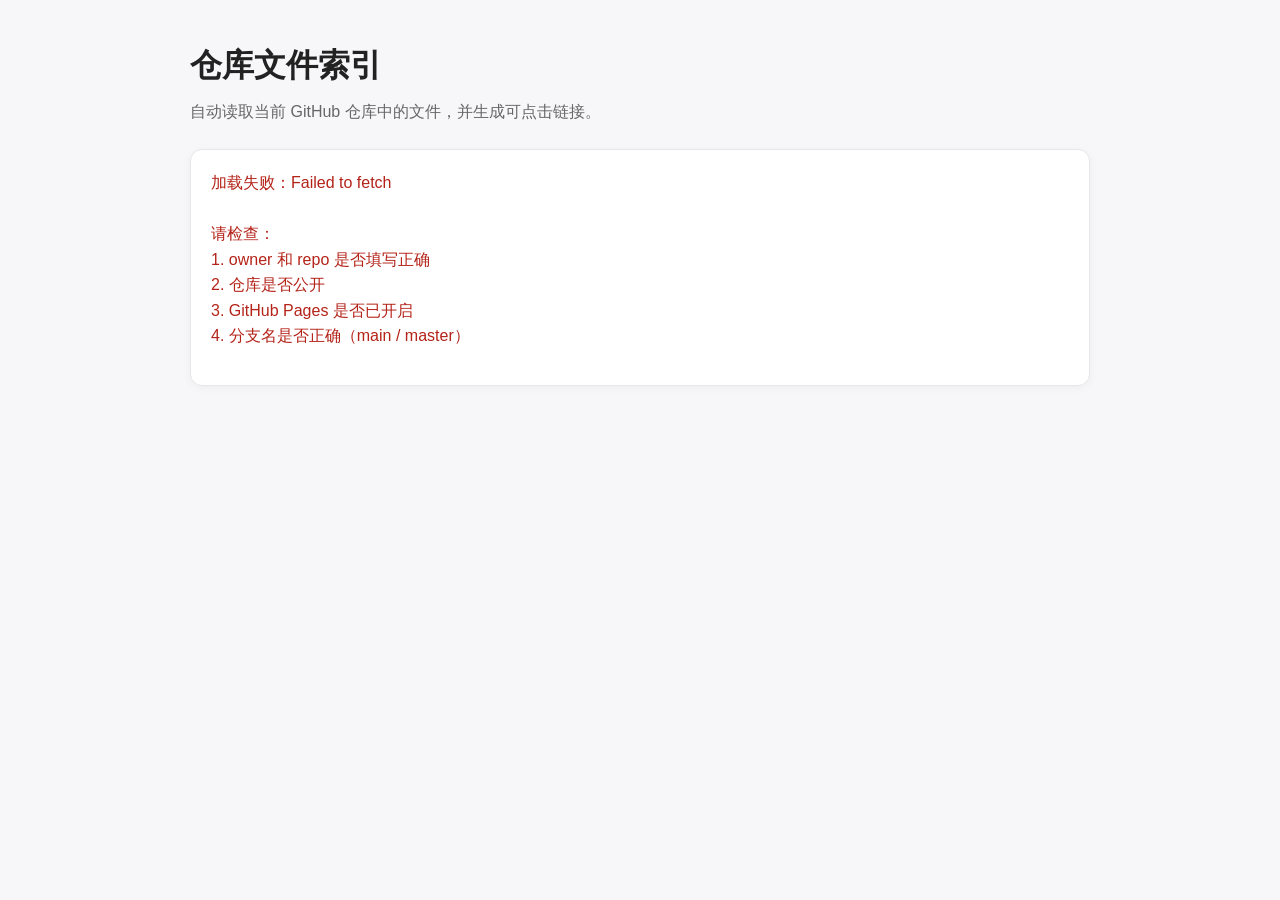
==== index.html @ 53591265 "Add files via upload" ====
<!DOCTYPE html>
<html lang="zh-CN">
<head>
  <meta charset="UTF-8" />
  <meta name="viewport" content="width=device-width, initial-scale=1.0" />
  <title>仓库文件索引</title>
  <style>
    body {
      font-family: Arial, "Microsoft YaHei", sans-serif;
      max-width: 900px;
      margin: 40px auto;
      padding: 0 16px;
      line-height: 1.6;
      background: #f7f7f9;
      color: #222;
    }
    h1 {
      margin-bottom: 8px;
    }
    .desc {
      color: #666;
      margin-bottom: 24px;
    }
    .box {
      background: #fff;
      border: 1px solid #e5e7eb;
      border-radius: 12px;
      padding: 20px;
      box-shadow: 0 2px 10px rgba(0,0,0,0.04);
    }
    .status {
      margin-bottom: 16px;
      color: #444;
    }
    ul {
      list-style: none;
      padding-left: 0;
      margin: 0;
    }
    li {
      padding: 8px 0;
      border-bottom: 1px solid #f0f0f0;
      word-break: break-all;
    }
    li:last-child {
      border-bottom: none;
    }
    a {
      color: #0969da;
      text-decoration: none;
    }
    a:hover {
      text-decoration: underline;
    }
    .path {
      font-family: Consolas, monospace;
    }
    .meta {
      color: #888;
      font-size: 13px;
      margin-left: 8px;
    }
    .error {
      color: #b42318;
      white-space: pre-wrap;
    }
  </style>
</head>
<body>
  <h1>仓库文件索引</h1>
  <div class="desc">自动读取当前 GitHub 仓库中的文件，并生成可点击链接。</div>

  <div class="box">
    <div id="status" class="status">正在读取仓库文件…</div>
    <ul id="fileList"></ul>
  </div>

  <script>
    // ===== 这里改成你自己的信息 =====
    const owner = "SnowStone-White";
    const repo = "ChatGPT-history";
    const branch = "main"; // 如果你是 master，就改成 master
    // =================================

    const statusEl = document.getElementById("status");
    const fileListEl = document.getElementById("fileList");

    async function getDefaultBranch() {
      const url = `https://api.github.com/repos/${owner}/${repo}`;
      const res = await fetch(url, {
        headers: {
          "Accept": "application/vnd.github+json"
        }
      });
      if (!res.ok) {
        throw new Error(`读取仓库信息失败：${res.status} ${res.statusText}`);
      }
      const data = await res.json();
      return data.default_branch || branch;
    }

    async function getTreeSha(currentBranch) {
      const url = `https://api.github.com/repos/${owner}/${repo}/git/trees/${currentBranch}`;
      const res = await fetch(url, {
        headers: {
          "Accept": "application/vnd.github+json"
        }
      });
      if (!res.ok) {
        throw new Error(`读取分支树失败：${res.status} ${res.statusText}`);
      }
      const data = await res.json();
      return data.sha;
    }

    async function getAllFiles(treeSha) {
      const url = `https://api.github.com/repos/${owner}/${repo}/git/trees/${treeSha}?recursive=1`;
      const res = await fetch(url, {
        headers: {
          "Accept": "application/vnd.github+json"
        }
      });
      if (!res.ok) {
        throw new Error(`读取文件树失败：${res.status} ${res.statusText}`);
      }
      const data = await res.json();

      if (!data.tree || !Array.isArray(data.tree)) {
        throw new Error("返回的数据中没有 tree 字段。");
      }

      // 只保留文件，不保留目录；排除 index.html 自己
      return data.tree
        .filter(item => item.type === "blob")
        .filter(item => item.path !== "index.html")
        .sort((a, b) => a.path.localeCompare(b.path, "zh-CN"));
    }

    function toPagesUrl(path) {
      // 针对 project pages： https://用户名.github.io/仓库名/路径
      return `https://${owner}.github.io/${repo}/${encodeURI(path)}`;
    }

    function renderFiles(files) {
      fileListEl.innerHTML = "";

      if (files.length === 0) {
        statusEl.textContent = "仓库里没有可显示的文件。";
        return;
      }

      statusEl.textContent = `共找到 ${files.length} 个文件：`;

      for (const file of files) {
        const li = document.createElement("li");

        const a = document.createElement("a");
        a.href = toPagesUrl(file.path);
        a.target = "_blank";
        a.rel = "noopener noreferrer";
        a.textContent = file.path;
        a.className = "path";

        const meta = document.createElement("span");
        meta.className = "meta";
        meta.textContent = `(${file.size ?? 0} bytes)`;

        li.appendChild(a);
        li.appendChild(meta);
        fileListEl.appendChild(li);
      }
    }

    async function init() {
      try {
        statusEl.textContent = "正在获取默认分支…";
        const currentBranch = await getDefaultBranch();

        statusEl.textContent = `正在读取 ${currentBranch} 分支文件树…`;
        const treeSha = await getTreeSha(currentBranch);

        const files = await getAllFiles(treeSha);
        renderFiles(files);
      } catch (err) {
        statusEl.innerHTML = `<span class="error">加载失败：${err.message}

请检查：
1. owner 和 repo 是否填写正确
2. 仓库是否公开
3. GitHub Pages 是否已开启
4. 分支名是否正确（main / master）</span>`;
      }
    }

    init();
  </script>
</body>
</html>
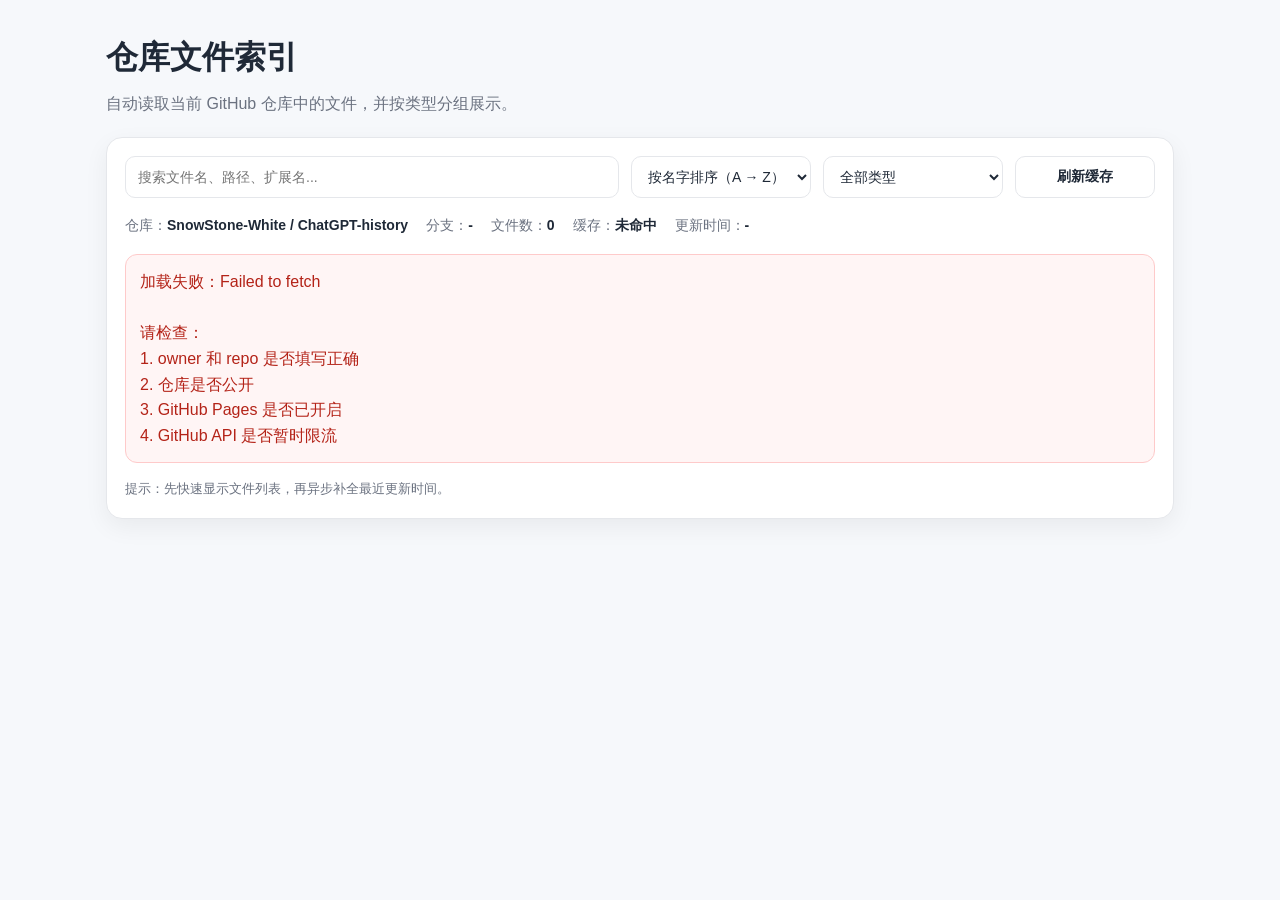
==== commit acc679ec: "Add files via upload" ====
--- a/index.html
+++ b/index.html
@@ -4,195 +4,54 @@
   <meta charset="UTF-8" />
   <meta name="viewport" content="width=device-width, initial-scale=1.0" />
   <title>仓库文件索引</title>
-  <style>
-    body {
-      font-family: Arial, "Microsoft YaHei", sans-serif;
-      max-width: 900px;
-      margin: 40px auto;
-      padding: 0 16px;
-      line-height: 1.6;
-      background: #f7f7f9;
-      color: #222;
-    }
-    h1 {
-      margin-bottom: 8px;
-    }
-    .desc {
-      color: #666;
-      margin-bottom: 24px;
-    }
-    .box {
-      background: #fff;
-      border: 1px solid #e5e7eb;
-      border-radius: 12px;
-      padding: 20px;
-      box-shadow: 0 2px 10px rgba(0,0,0,0.04);
-    }
-    .status {
-      margin-bottom: 16px;
-      color: #444;
-    }
-    ul {
-      list-style: none;
-      padding-left: 0;
-      margin: 0;
-    }
-    li {
-      padding: 8px 0;
-      border-bottom: 1px solid #f0f0f0;
-      word-break: break-all;
-    }
-    li:last-child {
-      border-bottom: none;
-    }
-    a {
-      color: #0969da;
-      text-decoration: none;
-    }
-    a:hover {
-      text-decoration: underline;
-    }
-    .path {
-      font-family: Consolas, monospace;
-    }
-    .meta {
-      color: #888;
-      font-size: 13px;
-      margin-left: 8px;
-    }
-    .error {
-      color: #b42318;
-      white-space: pre-wrap;
-    }
-  </style>
+  <link rel="stylesheet" href="./style.css" />
 </head>
 <body>
-  <h1>仓库文件索引</h1>
-  <div class="desc">自动读取当前 GitHub 仓库中的文件，并生成可点击链接。</div>
+  <div class="container">
+    <div class="hero">
+      <h1>仓库文件索引</h1>
+      <p class="desc">自动读取当前 GitHub 仓库中的文件，并按类型分组展示。</p>
+    </div>
 
-  <div class="box">
-    <div id="status" class="status">正在读取仓库文件…</div>
-    <ul id="fileList"></ul>
+    <div class="card">
+      <div class="toolbar">
+        <input id="searchInput" type="text" placeholder="搜索文件名、路径、扩展名..." />
+        <select id="sortSelect">
+          <option value="name-asc">按名字排序（A → Z）</option>
+          <option value="time-desc">按时间排序（新 → 旧）</option>
+          <option value="time-asc">按时间排序（旧 → 新）</option>
+        </select>
+        <select id="typeFilter">
+          <option value="all">全部类型</option>
+          <option value="html">HTML</option>
+          <option value="pdf">PDF</option>
+          <option value="image">图片</option>
+          <option value="text">文本/Markdown/JSON</option>
+          <option value="code">代码/脚本</option>
+          <option value="archive">压缩包</option>
+          <option value="other">其他</option>
+        </select>
+        <button id="refreshBtn" type="button">刷新缓存</button>
+      </div>
+
+      <div class="statusbar">
+        <div>仓库：<strong id="repoInfo">加载中...</strong></div>
+        <div>分支：<strong id="branchInfo">-</strong></div>
+        <div>文件数：<strong id="countInfo">0</strong></div>
+        <div>缓存：<strong id="cacheInfo">未命中</strong></div>
+        <div>更新时间：<strong id="updateInfo">-</strong></div>
+      </div>
+
+      <div id="contentArea">
+        <div id="status" class="empty">正在读取仓库文件…</div>
+      </div>
+
+      <div class="footer-tip">
+        提示：先快速显示文件列表，再异步补全最近更新时间。
+      </div>
+    </div>
   </div>
 
-  <script>
-    // ===== 这里改成你自己的信息 =====
-    const owner = "SnowStone-White";
-    const repo = "ChatGPT-history";
-    const branch = "main"; // 如果你是 master，就改成 master
-    // =================================
-
-    const statusEl = document.getElementById("status");
-    const fileListEl = document.getElementById("fileList");
-
-    async function getDefaultBranch() {
-      const url = `https://api.github.com/repos/${owner}/${repo}`;
-      const res = await fetch(url, {
-        headers: {
-          "Accept": "application/vnd.github+json"
-        }
-      });
-      if (!res.ok) {
-        throw new Error(`读取仓库信息失败：${res.status} ${res.statusText}`);
-      }
-      const data = await res.json();
-      return data.default_branch || branch;
-    }
-
-    async function getTreeSha(currentBranch) {
-      const url = `https://api.github.com/repos/${owner}/${repo}/git/trees/${currentBranch}`;
-      const res = await fetch(url, {
-        headers: {
-          "Accept": "application/vnd.github+json"
-        }
-      });
-      if (!res.ok) {
-        throw new Error(`读取分支树失败：${res.status} ${res.statusText}`);
-      }
-      const data = await res.json();
-      return data.sha;
-    }
-
-    async function getAllFiles(treeSha) {
-      const url = `https://api.github.com/repos/${owner}/${repo}/git/trees/${treeSha}?recursive=1`;
-      const res = await fetch(url, {
-        headers: {
-          "Accept": "application/vnd.github+json"
-        }
-      });
-      if (!res.ok) {
-        throw new Error(`读取文件树失败：${res.status} ${res.statusText}`);
-      }
-      const data = await res.json();
-
-      if (!data.tree || !Array.isArray(data.tree)) {
-        throw new Error("返回的数据中没有 tree 字段。");
-      }
-
-      // 只保留文件，不保留目录；排除 index.html 自己
-      return data.tree
-        .filter(item => item.type === "blob")
-        .filter(item => item.path !== "index.html")
-        .sort((a, b) => a.path.localeCompare(b.path, "zh-CN"));
-    }
-
-    function toPagesUrl(path) {
-      // 针对 project pages： https://用户名.github.io/仓库名/路径
-      return `https://${owner}.github.io/${repo}/${encodeURI(path)}`;
-    }
-
-    function renderFiles(files) {
-      fileListEl.innerHTML = "";
-
-      if (files.length === 0) {
-        statusEl.textContent = "仓库里没有可显示的文件。";
-        return;
-      }
-
-      statusEl.textContent = `共找到 ${files.length} 个文件：`;
-
-      for (const file of files) {
-        const li = document.createElement("li");
-
-        const a = document.createElement("a");
-        a.href = toPagesUrl(file.path);
-        a.target = "_blank";
-        a.rel = "noopener noreferrer";
-        a.textContent = file.path;
-        a.className = "path";
-
-        const meta = document.createElement("span");
-        meta.className = "meta";
-        meta.textContent = `(${file.size ?? 0} bytes)`;
-
-        li.appendChild(a);
-        li.appendChild(meta);
-        fileListEl.appendChild(li);
-      }
-    }
-
-    async function init() {
-      try {
-        statusEl.textContent = "正在获取默认分支…";
-        const currentBranch = await getDefaultBranch();
-
-        statusEl.textContent = `正在读取 ${currentBranch} 分支文件树…`;
-        const treeSha = await getTreeSha(currentBranch);
-
-        const files = await getAllFiles(treeSha);
-        renderFiles(files);
-      } catch (err) {
-        statusEl.innerHTML = `<span class="error">加载失败：${err.message}
-
-请检查：
-1. owner 和 repo 是否填写正确
-2. 仓库是否公开
-3. GitHub Pages 是否已开启
-4. 分支名是否正确（main / master）</span>`;
-      }
-    }
-
-    init();
-  </script>
+  <script src="./script.js"></script>
 </body>
 </html>
--- a/style.css
+++ b/style.css
@@ -0,0 +1,231 @@
+:root {
+  --bg: #f6f8fb;
+  --card: #ffffff;
+  --border: #e5e7eb;
+  --text: #1f2937;
+  --muted: #6b7280;
+  --link: #2563eb;
+  --shadow: 0 8px 24px rgba(0, 0, 0, 0.06);
+  --group-bg: #f9fafb;
+  --input-bg: #ffffff;
+}
+
+* {
+  box-sizing: border-box;
+}
+
+body {
+  margin: 0;
+  font-family: Arial, "Microsoft YaHei", sans-serif;
+  background: var(--bg);
+  color: var(--text);
+  line-height: 1.6;
+}
+
+.container {
+  max-width: 1100px;
+  margin: 32px auto;
+  padding: 0 16px 32px;
+}
+
+.hero {
+  margin-bottom: 20px;
+}
+
+.hero h1 {
+  margin: 0 0 8px;
+  font-size: 32px;
+}
+
+.hero .desc {
+  color: var(--muted);
+  margin: 0;
+}
+
+.card {
+  background: var(--card);
+  border: 1px solid var(--border);
+  border-radius: 16px;
+  box-shadow: var(--shadow);
+  padding: 18px;
+}
+
+.toolbar {
+  display: grid;
+  grid-template-columns: 1.8fr 180px 180px 140px;
+  gap: 12px;
+  margin-bottom: 16px;
+}
+
+.toolbar input,
+.toolbar select,
+.toolbar button {
+  width: 100%;
+  height: 42px;
+  border: 1px solid var(--border);
+  border-radius: 10px;
+  background: var(--input-bg);
+  color: var(--text);
+  padding: 0 12px;
+  font-size: 14px;
+  outline: none;
+}
+
+.toolbar button {
+  cursor: pointer;
+  font-weight: 600;
+}
+
+.toolbar button:hover {
+  border-color: #cbd5e1;
+  background: #f8fafc;
+}
+
+.statusbar {
+  display: flex;
+  flex-wrap: wrap;
+  gap: 10px 18px;
+  margin-bottom: 18px;
+  color: var(--muted);
+  font-size: 14px;
+}
+
+.statusbar strong {
+  color: var(--text);
+}
+
+.error {
+  color: #b42318;
+  white-space: pre-wrap;
+  background: #fff5f5;
+  border: 1px solid #fecaca;
+  border-radius: 12px;
+  padding: 14px;
+}
+
+.group {
+  border: 1px solid var(--border);
+  border-radius: 14px;
+  overflow: hidden;
+  margin-bottom: 16px;
+  background: var(--group-bg);
+}
+
+.group-header {
+  display: flex;
+  justify-content: space-between;
+  align-items: center;
+  gap: 12px;
+  padding: 12px 16px;
+  background: #f3f4f6;
+  border-bottom: 1px solid var(--border);
+}
+
+.group-title {
+  margin: 0;
+  font-size: 17px;
+  display: flex;
+  align-items: center;
+  gap: 8px;
+}
+
+.group-count {
+  color: var(--muted);
+  font-size: 13px;
+  white-space: nowrap;
+}
+
+.file-list {
+  list-style: none;
+  margin: 0;
+  padding: 0;
+  background: #fff;
+}
+
+.file-item {
+  display: grid;
+  grid-template-columns: 34px 1fr auto;
+  gap: 12px;
+  align-items: start;
+  padding: 14px 16px;
+  border-bottom: 1px solid #f1f5f9;
+}
+
+.file-item:last-child {
+  border-bottom: none;
+}
+
+.file-icon {
+  font-size: 22px;
+  line-height: 1;
+  padding-top: 2px;
+}
+
+.file-main {
+  min-width: 0;
+}
+
+.file-link {
+  color: var(--link);
+  text-decoration: none;
+  word-break: break-all;
+  font-weight: 600;
+  font-family: Consolas, "Courier New", monospace;
+}
+
+.file-link:hover {
+  text-decoration: underline;
+}
+
+.file-path {
+  margin-top: 4px;
+  color: var(--muted);
+  font-size: 13px;
+  word-break: break-all;
+}
+
+.file-meta {
+  text-align: right;
+  color: var(--muted);
+  font-size: 13px;
+  white-space: nowrap;
+}
+
+.meta-line + .meta-line {
+  margin-top: 4px;
+}
+
+.empty {
+  color: var(--muted);
+  padding: 16px;
+  background: #fff;
+  border-radius: 12px;
+  text-align: center;
+}
+
+.footer-tip {
+  margin-top: 16px;
+  color: var(--muted);
+  font-size: 13px;
+}
+
+@media (max-width: 860px) {
+  .toolbar {
+    grid-template-columns: 1fr 1fr;
+  }
+}
+
+@media (max-width: 640px) {
+  .toolbar {
+    grid-template-columns: 1fr;
+  }
+
+  .file-item {
+    grid-template-columns: 30px 1fr;
+  }
+
+  .file-meta {
+    text-align: left;
+    white-space: normal;
+  }
+}
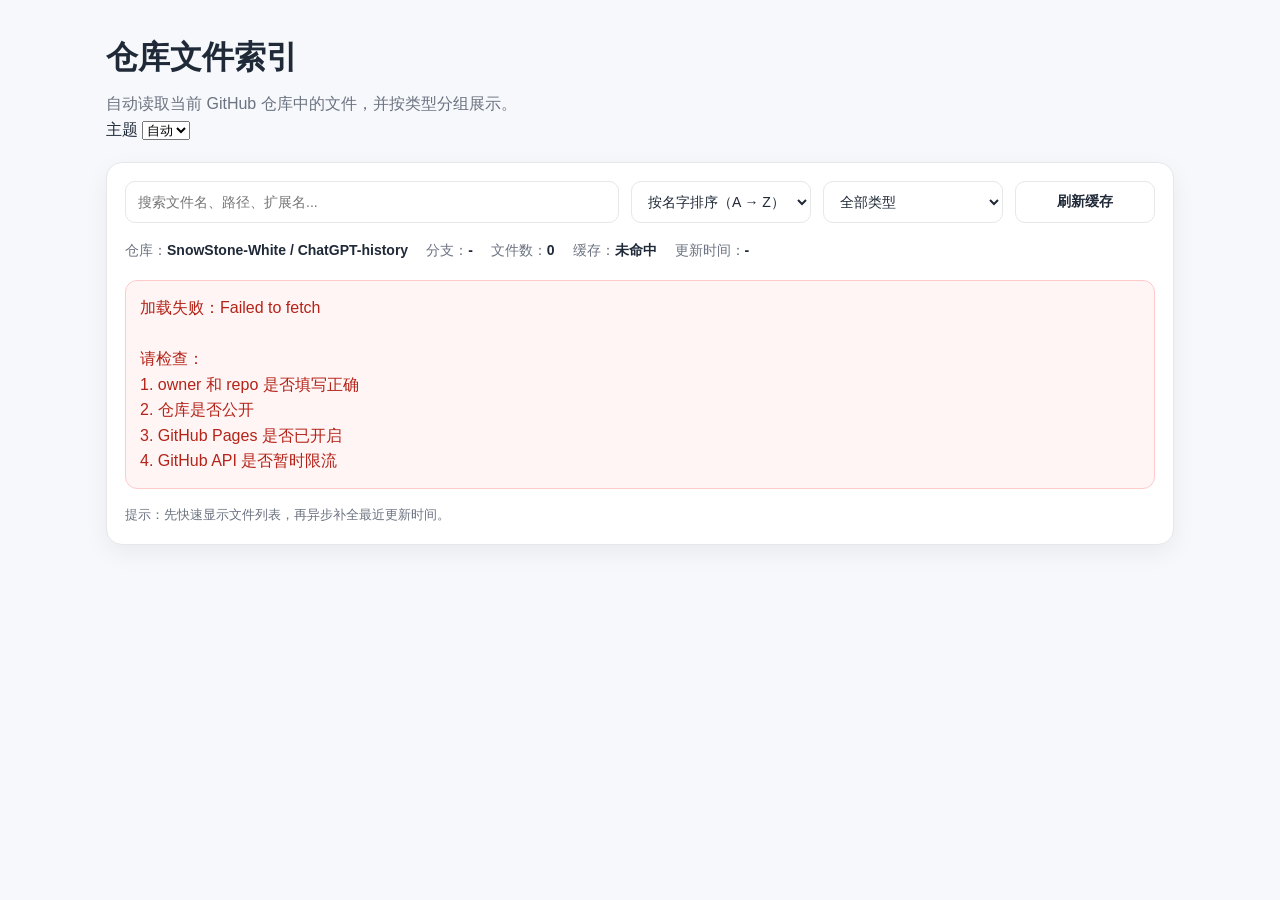
==== commit dc8450f1: "Refactor index.html to include theme selection" ====
--- a/index.html
+++ b/index.html
@@ -1,5 +1,5 @@
 <!DOCTYPE html>
-<html lang="zh-CN">
+<html lang="zh-CN" data-theme="light">
 <head>
   <meta charset="UTF-8" />
   <meta name="viewport" content="width=device-width, initial-scale=1.0" />
@@ -9,8 +9,21 @@
 <body>
   <div class="container">
     <div class="hero">
-      <h1>仓库文件索引</h1>
-      <p class="desc">自动读取当前 GitHub 仓库中的文件，并按类型分组展示。</p>
+      <div class="hero-top">
+        <div>
+          <h1>仓库文件索引</h1>
+          <p class="desc">自动读取当前 GitHub 仓库中的文件，并按类型分组展示。</p>
+        </div>
+
+        <div class="theme-panel">
+          <label for="themeSelect" class="theme-label">主题</label>
+          <select id="themeSelect" class="theme-select">
+            <option value="auto">自动</option>
+            <option value="light">浅色</option>
+            <option value="dark">深色</option>
+          </select>
+        </div>
+      </div>
     </div>
 
     <div class="card">
@@ -54,4 +67,4 @@
 
   <script src="./script.js"></script>
 </body>
-</html>+</html>
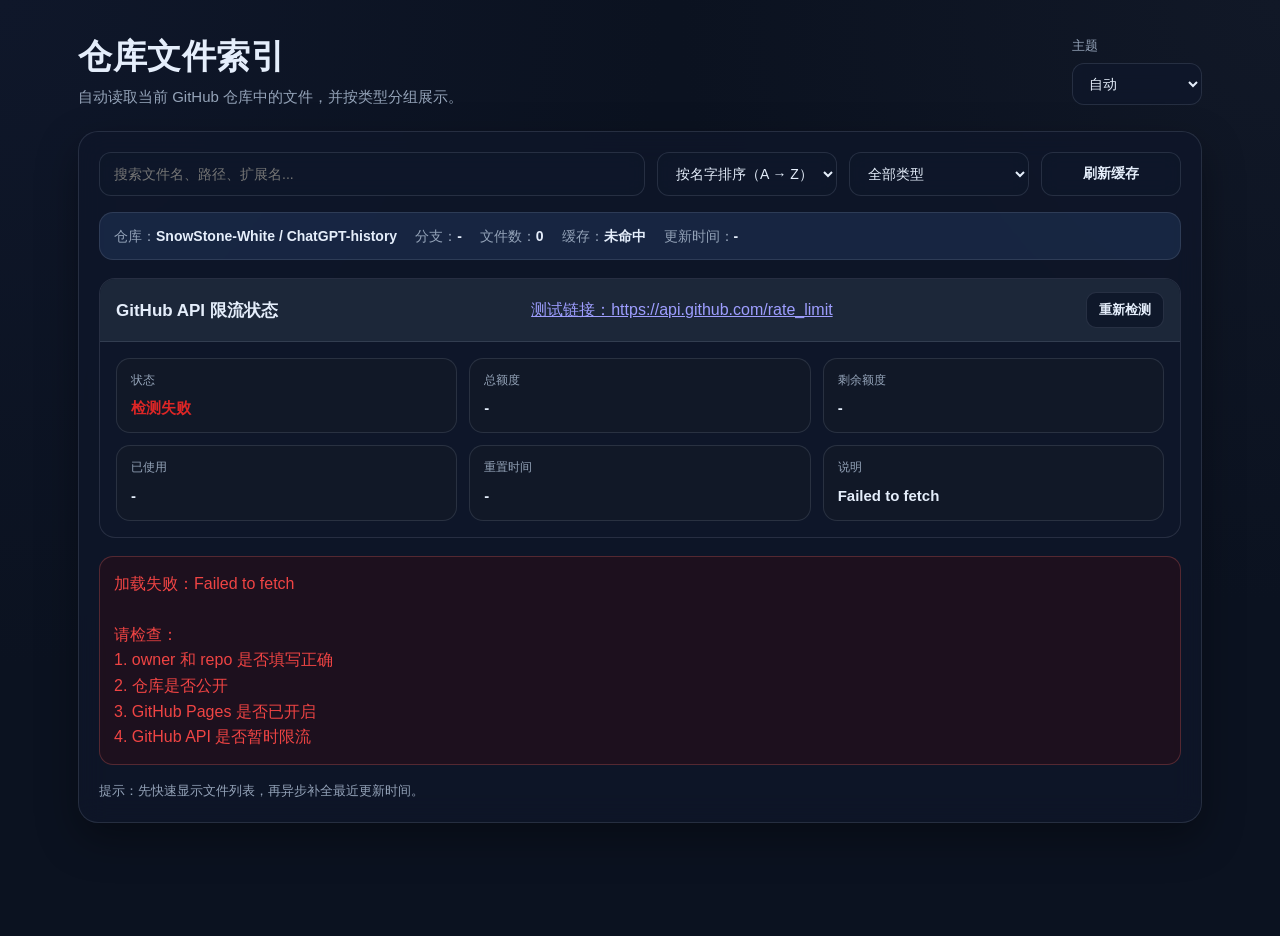
==== commit bb9381ce: "Add files via upload" ====
--- a/index.html
+++ b/index.html
@@ -55,6 +55,41 @@
         <div>更新时间：<strong id="updateInfo">-</strong></div>
       </div>
 
+      <div class="rate-card">
+        <div class="rate-card-header">
+          <h2>GitHub API 限流状态</h2>
+          <a href="https://api.github.com/rate_limit" target="_blank" rel="noopener noreferrer"> 测试链接：https://api.github.com/rate_limit</a>
+          <button id="checkRateBtn" type="button" class="mini-btn">重新检测</button>
+        </div>
+
+        <div id="rateLimitBox" class="rate-grid">
+          <div class="rate-item">
+            <span class="rate-label">状态</span>
+            <strong id="rateStatus">检测中...</strong>
+          </div>
+          <div class="rate-item">
+            <span class="rate-label">总额度</span>
+            <strong id="rateLimit">-</strong>
+          </div>
+          <div class="rate-item">
+            <span class="rate-label">剩余额度</span>
+            <strong id="rateRemaining">-</strong>
+          </div>
+          <div class="rate-item">
+            <span class="rate-label">已使用</span>
+            <strong id="rateUsed">-</strong>
+          </div>
+          <div class="rate-item">
+            <span class="rate-label">重置时间</span>
+            <strong id="rateReset">-</strong>
+          </div>
+          <div class="rate-item">
+            <span class="rate-label">说明</span>
+            <strong id="rateHint">-</strong>
+          </div>
+        </div>
+      </div>
+
       <div id="contentArea">
         <div id="status" class="empty">正在读取仓库文件…</div>
       </div>
@@ -67,4 +102,4 @@
 
   <script src="./script.js"></script>
 </body>
-</html>
+</html>
--- a/style.css
+++ b/style.css
@@ -1,53 +1,132 @@
 :root {
-  --bg: #f6f8fb;
-  --card: #ffffff;
-  --border: #e5e7eb;
-  --text: #1f2937;
-  --muted: #6b7280;
+  --bg: #f3f6fb;
+  --bg-gradient-1: #eef4ff;
+  --bg-gradient-2: #f7fbff;
+  --card: rgba(255, 255, 255, 0.88);
+  --card-solid: #ffffff;
+  --border: rgba(148, 163, 184, 0.22);
+  --text: #0f172a;
+  --muted: #64748b;
   --link: #2563eb;
-  --shadow: 0 8px 24px rgba(0, 0, 0, 0.06);
-  --group-bg: #f9fafb;
-  --input-bg: #ffffff;
+  --link-hover: #1d4ed8;
+  --shadow: 0 16px 40px rgba(15, 23, 42, 0.08);
+  --group-bg: rgba(248, 250, 252, 0.92);
+  --input-bg: rgba(255, 255, 255, 0.92);
+  --header-bg: rgba(241, 245, 249, 0.95);
+  --line: #eef2f7;
+  --button-bg: #ffffff;
+  --button-hover: #f8fafc;
+  --accent-soft: rgba(37, 99, 235, 0.08);
+}
+
+:root[data-theme="dark"] {
+  --bg: #0b1220;
+  --bg-gradient-1: #0f172a;
+  --bg-gradient-2: #111827;
+  --card: rgba(15, 23, 42, 0.78);
+  --card-solid: #111827;
+  --border: rgba(148, 163, 184, 0.18);
+  --text: #e5eefb;
+  --muted: #94a3b8;
+  --link: #7cb5ff;
+  --link-hover: #a5ccff;
+  --shadow: 0 16px 40px rgba(0, 0, 0, 0.35);
+  --group-bg: rgba(15, 23, 42, 0.88);
+  --input-bg: rgba(15, 23, 42, 0.92);
+  --header-bg: rgba(30, 41, 59, 0.92);
+  --line: rgba(148, 163, 184, 0.12);
+  --button-bg: rgba(15, 23, 42, 0.92);
+  --button-hover: rgba(30, 41, 59, 0.96);
+  --accent-soft: rgba(96, 165, 250, 0.12);
 }
 
 * {
   box-sizing: border-box;
 }
 
+html {
+  color-scheme: light;
+}
+
+html[data-theme="dark"] {
+  color-scheme: dark;
+}
+
 body {
   margin: 0;
-  font-family: Arial, "Microsoft YaHei", sans-serif;
-  background: var(--bg);
+  font-family: "Segoe UI", Arial, "Microsoft YaHei", sans-serif;
   color: var(--text);
   line-height: 1.6;
+  background:
+    radial-gradient(circle at top left, var(--bg-gradient-1), transparent 42%),
+    radial-gradient(circle at top right, var(--bg-gradient-2), transparent 38%),
+    var(--bg);
+  min-height: 100vh;
+  transition: background 0.25s ease, color 0.25s ease;
 }
 
 .container {
-  max-width: 1100px;
-  margin: 32px auto;
-  padding: 0 16px 32px;
+  max-width: 1160px;
+  margin: 36px auto;
+  padding: 0 18px 32px;
 }
 
 .hero {
-  margin-bottom: 20px;
+  margin-bottom: 22px;
+}
+
+.hero-top {
+  display: flex;
+  justify-content: space-between;
+  align-items: flex-start;
+  gap: 16px;
 }
 
 .hero h1 {
   margin: 0 0 8px;
-  font-size: 32px;
+  font-size: 34px;
+  line-height: 1.2;
+  letter-spacing: 0.5px;
 }
 
 .hero .desc {
   color: var(--muted);
   margin: 0;
+  font-size: 15px;
+}
+
+.theme-panel {
+  display: flex;
+  flex-direction: column;
+  gap: 6px;
+  min-width: 130px;
+}
+
+.theme-label {
+  font-size: 13px;
+  color: var(--muted);
+}
+
+.theme-select {
+  width: 100%;
+  height: 42px;
+  border: 1px solid var(--border);
+  border-radius: 12px;
+  background: var(--input-bg);
+  color: var(--text);
+  padding: 0 12px;
+  font-size: 14px;
+  outline: none;
+  backdrop-filter: blur(8px);
 }
 
 .card {
   background: var(--card);
   border: 1px solid var(--border);
-  border-radius: 16px;
+  border-radius: 20px;
   box-shadow: var(--shadow);
-  padding: 18px;
+  padding: 20px;
+  backdrop-filter: blur(14px);
 }
 
 .toolbar {
@@ -61,24 +140,34 @@
 .toolbar select,
 .toolbar button {
   width: 100%;
-  height: 42px;
-  border: 1px solid var(--border);
-  border-radius: 10px;
+  height: 44px;
+  border: 1px solid var(--border);
+  border-radius: 12px;
   background: var(--input-bg);
   color: var(--text);
-  padding: 0 12px;
+  padding: 0 14px;
   font-size: 14px;
   outline: none;
+  transition: border-color 0.2s ease, background 0.2s ease, transform 0.15s ease;
+  backdrop-filter: blur(10px);
+}
+
+.toolbar input:focus,
+.toolbar select:focus,
+.theme-select:focus {
+  border-color: #60a5fa;
 }
 
 .toolbar button {
   cursor: pointer;
   font-weight: 600;
+  background: var(--button-bg);
 }
 
 .toolbar button:hover {
-  border-color: #cbd5e1;
-  background: #f8fafc;
+  border-color: #60a5fa;
+  background: var(--button-hover);
+  transform: translateY(-1px);
 }
 
 .statusbar {
@@ -88,27 +177,117 @@
   margin-bottom: 18px;
   color: var(--muted);
   font-size: 14px;
+  padding: 12px 14px;
+  border: 1px solid var(--border);
+  border-radius: 14px;
+  background: var(--accent-soft);
 }
 
 .statusbar strong {
   color: var(--text);
 }
 
+.rate-card {
+  margin-bottom: 18px;
+  border: 1px solid var(--border);
+  border-radius: 16px;
+  background: var(--group-bg);
+  overflow: hidden;
+}
+
+.rate-card-header {
+  display: flex;
+  justify-content: space-between;
+  align-items: center;
+  gap: 12px;
+  padding: 13px 16px;
+  background: var(--header-bg);
+  border-bottom: 1px solid var(--border);
+}
+
+.rate-card-header h2 {
+  margin: 0;
+  font-size: 17px;
+}
+
+.rate-grid {
+  display: grid;
+  grid-template-columns: repeat(3, minmax(0, 1fr));
+  gap: 12px;
+  padding: 16px;
+}
+
+.rate-item {
+  border: 1px solid var(--border);
+  border-radius: 14px;
+  padding: 12px 14px;
+  background: var(--card-solid);
+}
+
+.rate-label {
+  display: block;
+  font-size: 12px;
+  color: var(--muted);
+  margin-bottom: 6px;
+}
+
+.rate-item strong {
+  display: block;
+  font-size: 15px;
+  color: var(--text);
+  word-break: break-word;
+}
+
+.mini-btn {
+  height: 36px;
+  padding: 0 12px;
+  border: 1px solid var(--border);
+  border-radius: 10px;
+  background: var(--button-bg);
+  color: var(--text);
+  cursor: pointer;
+  font-size: 13px;
+  font-weight: 600;
+}
+
+.mini-btn:hover {
+  border-color: #60a5fa;
+  background: var(--button-hover);
+}
+
+.rate-ok {
+  color: #16a34a !important;
+}
+
+.rate-warn {
+  color: #d97706 !important;
+}
+
+.rate-danger {
+  color: #dc2626 !important;
+}
+
 .error {
-  color: #b42318;
+  color: #ef4444;
   white-space: pre-wrap;
-  background: #fff5f5;
-  border: 1px solid #fecaca;
-  border-radius: 12px;
+  background: rgba(254, 242, 242, 0.95);
+  border: 1px solid rgba(248, 113, 113, 0.35);
+  border-radius: 14px;
   padding: 14px;
 }
 
+html[data-theme="dark"] .error {
+  background: rgba(69, 10, 10, 0.3);
+  border-color: rgba(248, 113, 113, 0.25);
+}
+
 .group {
   border: 1px solid var(--border);
-  border-radius: 14px;
+  border-radius: 16px;
   overflow: hidden;
   margin-bottom: 16px;
   background: var(--group-bg);
+  box-shadow: 0 6px 20px rgba(15, 23, 42, 0.04);
 }
 
 .group-header {
@@ -116,8 +295,8 @@
   justify-content: space-between;
   align-items: center;
   gap: 12px;
-  padding: 12px 16px;
-  background: #f3f4f6;
+  padding: 13px 16px;
+  background: var(--header-bg);
   border-bottom: 1px solid var(--border);
 }
 
@@ -139,16 +318,21 @@
   list-style: none;
   margin: 0;
   padding: 0;
-  background: #fff;
+  background: transparent;
 }
 
 .file-item {
   display: grid;
-  grid-template-columns: 34px 1fr auto;
-  gap: 12px;
+  grid-template-columns: 38px 1fr auto;
+  gap: 14px;
   align-items: start;
-  padding: 14px 16px;
-  border-bottom: 1px solid #f1f5f9;
+  padding: 15px 16px;
+  border-bottom: 1px solid var(--line);
+  transition: background 0.18s ease;
+}
+
+.file-item:hover {
+  background: var(--accent-soft);
 }
 
 .file-item:last-child {
@@ -159,6 +343,7 @@
   font-size: 22px;
   line-height: 1;
   padding-top: 2px;
+  filter: saturate(1.05);
 }
 
 .file-main {
@@ -169,11 +354,13 @@
   color: var(--link);
   text-decoration: none;
   word-break: break-all;
-  font-weight: 600;
+  font-weight: 700;
   font-family: Consolas, "Courier New", monospace;
+  font-size: 15px;
 }
 
 .file-link:hover {
+  color: var(--link-hover);
   text-decoration: underline;
 }
 
@@ -197,9 +384,10 @@
 
 .empty {
   color: var(--muted);
-  padding: 16px;
-  background: #fff;
-  border-radius: 12px;
+  padding: 18px;
+  background: var(--card-solid);
+  border: 1px dashed var(--border);
+  border-radius: 14px;
   text-align: center;
 }
 
@@ -213,6 +401,20 @@
   .toolbar {
     grid-template-columns: 1fr 1fr;
   }
+
+  .hero-top {
+    flex-direction: column;
+    align-items: stretch;
+  }
+
+  .theme-panel {
+    min-width: 0;
+    max-width: 220px;
+  }
+
+  .rate-grid {
+    grid-template-columns: 1fr 1fr;
+  }
 }
 
 @media (max-width: 640px) {
@@ -221,11 +423,27 @@
   }
 
   .file-item {
-    grid-template-columns: 30px 1fr;
+    grid-template-columns: 32px 1fr;
   }
 
   .file-meta {
     text-align: left;
     white-space: normal;
   }
+
+  .rate-grid {
+    grid-template-columns: 1fr;
+  }
+
+  .container {
+    margin: 20px auto;
+  }
+
+  .card {
+    padding: 16px;
+  }
+
+  .hero h1 {
+    font-size: 28px;
+  }
 }
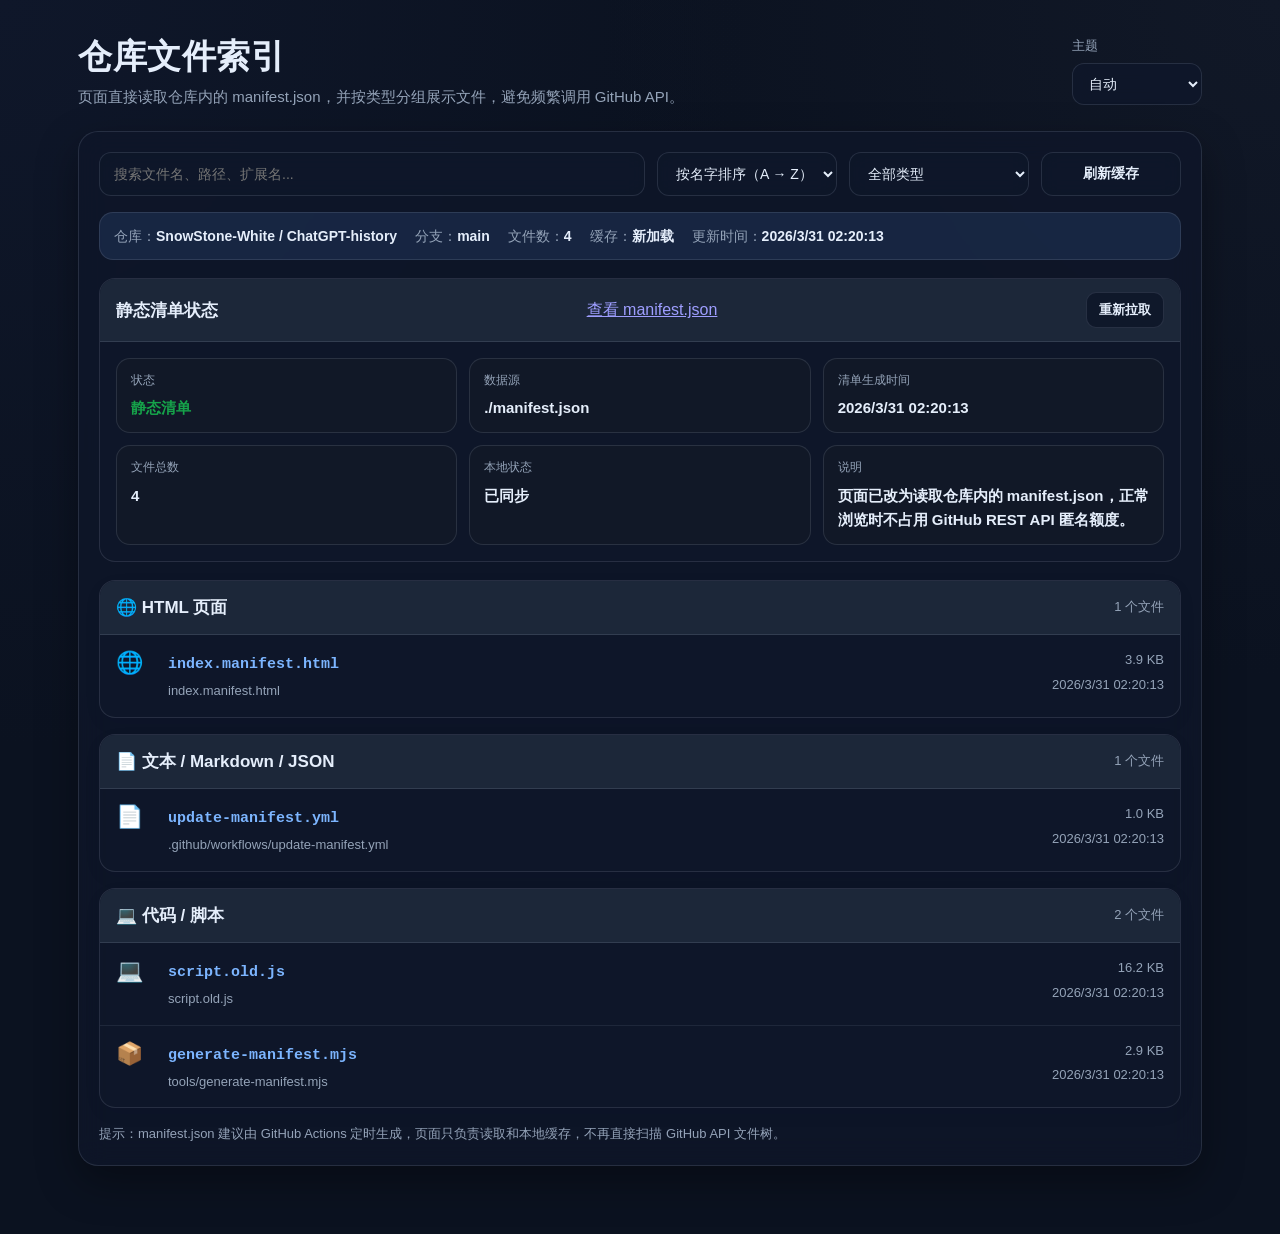
==== commit 4507501b: "Add files via upload" ====
--- a/index.html
+++ b/index.html
@@ -1,105 +1,105 @@
-<!DOCTYPE html>
-<html lang="zh-CN" data-theme="light">
-<head>
-  <meta charset="UTF-8" />
-  <meta name="viewport" content="width=device-width, initial-scale=1.0" />
-  <title>仓库文件索引</title>
-  <link rel="stylesheet" href="./style.css" />
-</head>
-<body>
-  <div class="container">
-    <div class="hero">
-      <div class="hero-top">
-        <div>
-          <h1>仓库文件索引</h1>
-          <p class="desc">自动读取当前 GitHub 仓库中的文件，并按类型分组展示。</p>
-        </div>
-
-        <div class="theme-panel">
-          <label for="themeSelect" class="theme-label">主题</label>
-          <select id="themeSelect" class="theme-select">
-            <option value="auto">自动</option>
-            <option value="light">浅色</option>
-            <option value="dark">深色</option>
-          </select>
-        </div>
-      </div>
-    </div>
-
-    <div class="card">
-      <div class="toolbar">
-        <input id="searchInput" type="text" placeholder="搜索文件名、路径、扩展名..." />
-        <select id="sortSelect">
-          <option value="name-asc">按名字排序（A → Z）</option>
-          <option value="time-desc">按时间排序（新 → 旧）</option>
-          <option value="time-asc">按时间排序（旧 → 新）</option>
-        </select>
-        <select id="typeFilter">
-          <option value="all">全部类型</option>
-          <option value="html">HTML</option>
-          <option value="pdf">PDF</option>
-          <option value="image">图片</option>
-          <option value="text">文本/Markdown/JSON</option>
-          <option value="code">代码/脚本</option>
-          <option value="archive">压缩包</option>
-          <option value="other">其他</option>
-        </select>
-        <button id="refreshBtn" type="button">刷新缓存</button>
-      </div>
-
-      <div class="statusbar">
-        <div>仓库：<strong id="repoInfo">加载中...</strong></div>
-        <div>分支：<strong id="branchInfo">-</strong></div>
-        <div>文件数：<strong id="countInfo">0</strong></div>
-        <div>缓存：<strong id="cacheInfo">未命中</strong></div>
-        <div>更新时间：<strong id="updateInfo">-</strong></div>
-      </div>
-
-      <div class="rate-card">
-        <div class="rate-card-header">
-          <h2>GitHub API 限流状态</h2>
-          <a href="https://api.github.com/rate_limit" target="_blank" rel="noopener noreferrer"> 测试链接：https://api.github.com/rate_limit</a>
-          <button id="checkRateBtn" type="button" class="mini-btn">重新检测</button>
-        </div>
-
-        <div id="rateLimitBox" class="rate-grid">
-          <div class="rate-item">
-            <span class="rate-label">状态</span>
-            <strong id="rateStatus">检测中...</strong>
-          </div>
-          <div class="rate-item">
-            <span class="rate-label">总额度</span>
-            <strong id="rateLimit">-</strong>
-          </div>
-          <div class="rate-item">
-            <span class="rate-label">剩余额度</span>
-            <strong id="rateRemaining">-</strong>
-          </div>
-          <div class="rate-item">
-            <span class="rate-label">已使用</span>
-            <strong id="rateUsed">-</strong>
-          </div>
-          <div class="rate-item">
-            <span class="rate-label">重置时间</span>
-            <strong id="rateReset">-</strong>
-          </div>
-          <div class="rate-item">
-            <span class="rate-label">说明</span>
-            <strong id="rateHint">-</strong>
-          </div>
-        </div>
-      </div>
-
-      <div id="contentArea">
-        <div id="status" class="empty">正在读取仓库文件…</div>
-      </div>
-
-      <div class="footer-tip">
-        提示：先快速显示文件列表，再异步补全最近更新时间。
-      </div>
-    </div>
-  </div>
-
-  <script src="./script.js"></script>
-</body>
-</html>+<!DOCTYPE html>
+<html lang="zh-CN" data-theme="light">
+<head>
+  <meta charset="UTF-8" />
+  <meta name="viewport" content="width=device-width, initial-scale=1.0" />
+  <title>仓库文件索引</title>
+  <link rel="stylesheet" href="./style.css" />
+</head>
+<body>
+  <div class="container">
+    <div class="hero">
+      <div class="hero-top">
+        <div>
+          <h1>仓库文件索引</h1>
+          <p class="desc">页面直接读取仓库内的 manifest.json，并按类型分组展示文件，避免频繁调用 GitHub API。</p>
+        </div>
+
+        <div class="theme-panel">
+          <label for="themeSelect" class="theme-label">主题</label>
+          <select id="themeSelect" class="theme-select">
+            <option value="auto">自动</option>
+            <option value="light">浅色</option>
+            <option value="dark">深色</option>
+          </select>
+        </div>
+      </div>
+    </div>
+
+    <div class="card">
+      <div class="toolbar">
+        <input id="searchInput" type="text" placeholder="搜索文件名、路径、扩展名..." />
+        <select id="sortSelect">
+          <option value="name-asc">按名字排序（A → Z）</option>
+          <option value="time-desc">按时间排序（新 → 旧）</option>
+          <option value="time-asc">按时间排序（旧 → 新）</option>
+        </select>
+        <select id="typeFilter">
+          <option value="all">全部类型</option>
+          <option value="html">HTML</option>
+          <option value="pdf">PDF</option>
+          <option value="image">图片</option>
+          <option value="text">文本/Markdown/JSON</option>
+          <option value="code">代码/脚本</option>
+          <option value="archive">压缩包</option>
+          <option value="other">其他</option>
+        </select>
+        <button id="refreshBtn" type="button">刷新缓存</button>
+      </div>
+
+      <div class="statusbar">
+        <div>仓库：<strong id="repoInfo">加载中...</strong></div>
+        <div>分支：<strong id="branchInfo">-</strong></div>
+        <div>文件数：<strong id="countInfo">0</strong></div>
+        <div>缓存：<strong id="cacheInfo">未命中</strong></div>
+        <div>更新时间：<strong id="updateInfo">-</strong></div>
+      </div>
+
+      <div class="rate-card">
+        <div class="rate-card-header">
+          <h2>静态清单状态</h2>
+          <a href="./manifest.json" target="_blank" rel="noopener noreferrer">查看 manifest.json</a>
+          <button id="checkRateBtn" type="button" class="mini-btn">重新拉取</button>
+        </div>
+
+        <div id="rateLimitBox" class="rate-grid">
+          <div class="rate-item">
+            <span class="rate-label">状态</span>
+            <strong id="rateStatus">检测中...</strong>
+          </div>
+          <div class="rate-item">
+            <span class="rate-label">数据源</span>
+            <strong id="rateLimit">-</strong>
+          </div>
+          <div class="rate-item">
+            <span class="rate-label">清单生成时间</span>
+            <strong id="rateRemaining">-</strong>
+          </div>
+          <div class="rate-item">
+            <span class="rate-label">文件总数</span>
+            <strong id="rateUsed">-</strong>
+          </div>
+          <div class="rate-item">
+            <span class="rate-label">本地状态</span>
+            <strong id="rateReset">-</strong>
+          </div>
+          <div class="rate-item">
+            <span class="rate-label">说明</span>
+            <strong id="rateHint">-</strong>
+          </div>
+        </div>
+      </div>
+
+      <div id="contentArea">
+        <div id="status" class="empty">正在读取仓库文件…</div>
+      </div>
+
+      <div class="footer-tip">
+        提示：manifest.json 建议由 GitHub Actions 定时生成，页面只负责读取和本地缓存，不再直接扫描 GitHub API 文件树。
+      </div>
+    </div>
+  </div>
+
+  <script src="./script.js"></script>
+</body>
+</html>
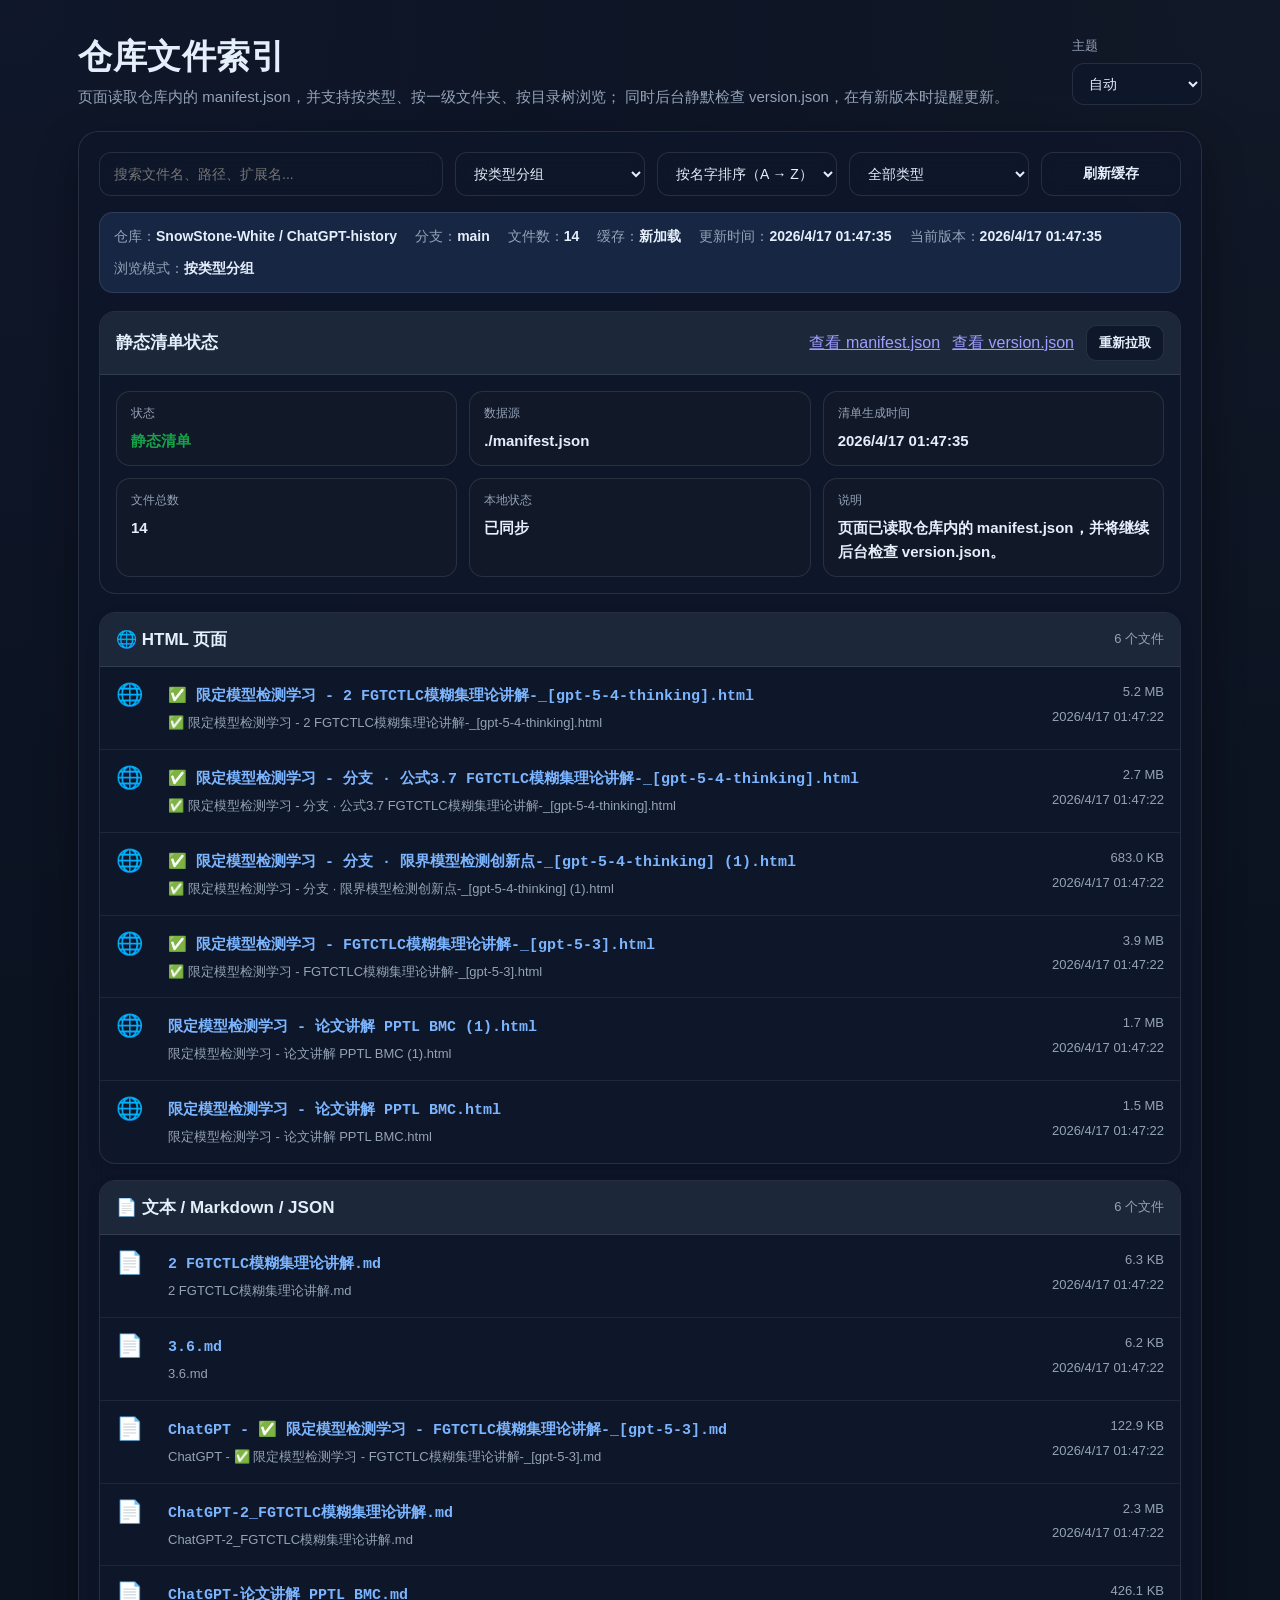
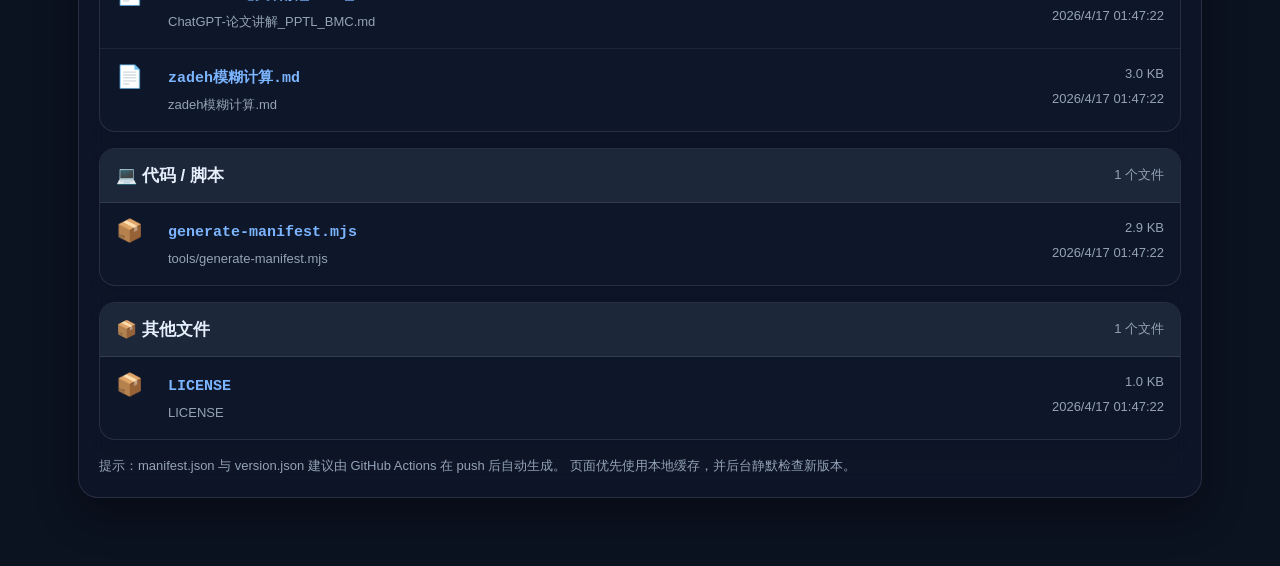
==== commit 60434516: "Add files via upload" ====
--- a/index.html
+++ b/index.html
@@ -12,7 +12,10 @@
       <div class="hero-top">
         <div>
           <h1>仓库文件索引</h1>
-          <p class="desc">页面直接读取仓库内的 manifest.json，并按类型分组展示文件，避免频繁调用 GitHub API。</p>
+          <p class="desc">
+            页面读取仓库内的 manifest.json，并支持按类型、按一级文件夹、按目录树浏览；
+            同时后台静默检查 version.json，在有新版本时提醒更新。
+          </p>
         </div>
 
         <div class="theme-panel">
@@ -26,14 +29,33 @@
       </div>
     </div>
 
+    <div id="updateBanner" class="update-banner hidden" role="status" aria-live="polite">
+      <div class="update-banner-text">
+        <strong>检测到新的文件索引</strong>
+        <span id="updateBannerDetail">有新版本可用</span>
+      </div>
+      <div class="update-banner-actions">
+        <button id="updateNowBtn" type="button" class="mini-btn primary-btn">立即更新</button>
+        <button id="dismissUpdateBtn" type="button" class="mini-btn">稍后再说</button>
+      </div>
+    </div>
+
     <div class="card">
       <div class="toolbar">
         <input id="searchInput" type="text" placeholder="搜索文件名、路径、扩展名..." />
+
+        <select id="groupModeSelect">
+          <option value="type">按类型分组</option>
+          <option value="folder">按一级文件夹分组</option>
+          <option value="tree">按目录树浏览</option>
+        </select>
+
         <select id="sortSelect">
           <option value="name-asc">按名字排序（A → Z）</option>
           <option value="time-desc">按时间排序（新 → 旧）</option>
           <option value="time-asc">按时间排序（旧 → 新）</option>
         </select>
+
         <select id="typeFilter">
           <option value="all">全部类型</option>
           <option value="html">HTML</option>
@@ -44,6 +66,7 @@
           <option value="archive">压缩包</option>
           <option value="other">其他</option>
         </select>
+
         <button id="refreshBtn" type="button">刷新缓存</button>
       </div>
 
@@ -53,13 +76,18 @@
         <div>文件数：<strong id="countInfo">0</strong></div>
         <div>缓存：<strong id="cacheInfo">未命中</strong></div>
         <div>更新时间：<strong id="updateInfo">-</strong></div>
+        <div>当前版本：<strong id="versionInfo">-</strong></div>
+        <div>浏览模式：<strong id="groupModeInfo">按类型分组</strong></div>
       </div>
 
       <div class="rate-card">
         <div class="rate-card-header">
           <h2>静态清单状态</h2>
-          <a href="./manifest.json" target="_blank" rel="noopener noreferrer">查看 manifest.json</a>
-          <button id="checkRateBtn" type="button" class="mini-btn">重新拉取</button>
+          <div class="rate-card-actions">
+            <a href="./manifest.json" target="_blank" rel="noopener noreferrer">查看 manifest.json</a>
+            <a href="./version.json" target="_blank" rel="noopener noreferrer">查看 version.json</a>
+            <button id="checkRateBtn" type="button" class="mini-btn">重新拉取</button>
+          </div>
         </div>
 
         <div id="rateLimitBox" class="rate-grid">
@@ -95,11 +123,12 @@
       </div>
 
       <div class="footer-tip">
-        提示：manifest.json 建议由 GitHub Actions 定时生成，页面只负责读取和本地缓存，不再直接扫描 GitHub API 文件树。
+        提示：manifest.json 与 version.json 建议由 GitHub Actions 在 push 后自动生成。
+        页面优先使用本地缓存，并后台静默检查新版本。
       </div>
     </div>
   </div>
 
   <script src="./script.js"></script>
 </body>
-</html>
+</html>
--- a/style.css
+++ b/style.css
@@ -17,6 +17,11 @@
   --button-bg: #ffffff;
   --button-hover: #f8fafc;
   --accent-soft: rgba(37, 99, 235, 0.08);
+  --banner-bg: rgba(219, 234, 254, 0.92);
+  --banner-border: rgba(59, 130, 246, 0.28);
+  --banner-text: #1e3a8a;
+  --folder-badge-bg: rgba(15, 23, 42, 0.06);
+  --tree-line: rgba(148, 163, 184, 0.25);
 }
 
 :root[data-theme="dark"] {
@@ -38,6 +43,11 @@
   --button-bg: rgba(15, 23, 42, 0.92);
   --button-hover: rgba(30, 41, 59, 0.96);
   --accent-soft: rgba(96, 165, 250, 0.12);
+  --banner-bg: rgba(30, 58, 138, 0.22);
+  --banner-border: rgba(96, 165, 250, 0.25);
+  --banner-text: #c7dcff;
+  --folder-badge-bg: rgba(255, 255, 255, 0.06);
+  --tree-line: rgba(148, 163, 184, 0.18);
 }
 
 * {
@@ -120,6 +130,48 @@
   backdrop-filter: blur(8px);
 }
 
+.update-banner {
+  display: flex;
+  justify-content: space-between;
+  align-items: center;
+  gap: 14px;
+  margin-bottom: 16px;
+  padding: 14px 16px;
+  border: 1px solid var(--banner-border);
+  border-radius: 16px;
+  background: var(--banner-bg);
+  color: var(--banner-text);
+  box-shadow: var(--shadow);
+}
+
+.update-banner.hidden {
+  display: none;
+}
+
+.update-banner-text {
+  display: flex;
+  flex-direction: column;
+  gap: 4px;
+}
+
+.update-banner-text strong {
+  font-size: 15px;
+}
+
+.update-banner-text span {
+  font-size: 13px;
+}
+
+.update-banner-actions {
+  display: flex;
+  gap: 10px;
+  flex-wrap: wrap;
+}
+
+.primary-btn {
+  border-color: #60a5fa !important;
+}
+
 .card {
   background: var(--card);
   border: 1px solid var(--border);
@@ -131,7 +183,7 @@
 
 .toolbar {
   display: grid;
-  grid-template-columns: 1.8fr 180px 180px 140px;
+  grid-template-columns: 1.8fr 190px 180px 180px 140px;
   gap: 12px;
   margin-bottom: 16px;
 }
@@ -164,7 +216,10 @@
   background: var(--button-bg);
 }
 
-.toolbar button:hover {
+.toolbar button:hover,
+.mini-btn:hover,
+.tree-toggle-btn:hover,
+.folder-header-btn:hover {
   border-color: #60a5fa;
   background: var(--button-hover);
   transform: translateY(-1px);
@@ -208,6 +263,13 @@
 .rate-card-header h2 {
   margin: 0;
   font-size: 17px;
+}
+
+.rate-card-actions {
+  display: flex;
+  align-items: center;
+  gap: 12px;
+  flex-wrap: wrap;
 }
 
 .rate-grid {
@@ -248,11 +310,7 @@
   cursor: pointer;
   font-size: 13px;
   font-weight: 600;
-}
-
-.mini-btn:hover {
-  border-color: #60a5fa;
-  background: var(--button-hover);
+  transition: border-color 0.2s ease, background 0.2s ease, transform 0.15s ease;
 }
 
 .rate-ok {
@@ -306,11 +364,30 @@
   display: flex;
   align-items: center;
   gap: 8px;
+  min-width: 0;
+}
+
+.group-title-text {
+  overflow: hidden;
+  text-overflow: ellipsis;
+  white-space: nowrap;
 }
 
 .group-count {
   color: var(--muted);
   font-size: 13px;
+  white-space: nowrap;
+}
+
+.folder-badge {
+  display: inline-flex;
+  align-items: center;
+  justify-content: center;
+  padding: 2px 8px;
+  border-radius: 999px;
+  background: var(--folder-badge-bg);
+  color: var(--muted);
+  font-size: 12px;
   white-space: nowrap;
 }
 
@@ -382,6 +459,126 @@
   margin-top: 4px;
 }
 
+/* tree */
+.tree-root {
+  border: 1px solid var(--border);
+  border-radius: 16px;
+  overflow: hidden;
+  background: var(--group-bg);
+}
+
+.tree-toolbar {
+  display: flex;
+  justify-content: space-between;
+  align-items: center;
+  gap: 12px;
+  padding: 13px 16px;
+  background: var(--header-bg);
+  border-bottom: 1px solid var(--border);
+}
+
+.tree-actions {
+  display: flex;
+  gap: 8px;
+  flex-wrap: wrap;
+}
+
+.tree-toggle-btn {
+  height: 34px;
+  padding: 0 12px;
+  border: 1px solid var(--border);
+  border-radius: 10px;
+  background: var(--button-bg);
+  color: var(--text);
+  cursor: pointer;
+  font-size: 13px;
+  font-weight: 600;
+  transition: border-color 0.2s ease, background 0.2s ease, transform 0.15s ease;
+}
+
+.tree-body {
+  padding: 10px 12px 14px;
+}
+
+.tree-node {
+  position: relative;
+  margin-left: 0;
+}
+
+.tree-node-children {
+  margin-left: 18px;
+  padding-left: 14px;
+  border-left: 1px dashed var(--tree-line);
+}
+
+.tree-folder-row,
+.tree-file-row {
+  display: flex;
+  align-items: center;
+  gap: 10px;
+  min-height: 40px;
+  border-radius: 12px;
+  padding: 6px 10px;
+  transition: background 0.18s ease;
+}
+
+.tree-folder-row:hover,
+.tree-file-row:hover {
+  background: var(--accent-soft);
+}
+
+.folder-header-btn {
+  display: flex;
+  align-items: center;
+  gap: 10px;
+  flex: 1;
+  min-width: 0;
+  padding: 0;
+  border: 1px solid transparent;
+  background: transparent;
+  color: inherit;
+  cursor: pointer;
+  text-align: left;
+  border-radius: 10px;
+  min-height: 36px;
+}
+
+.folder-arrow {
+  width: 18px;
+  text-align: center;
+  color: var(--muted);
+  flex: 0 0 18px;
+}
+
+.folder-icon {
+  flex: 0 0 auto;
+}
+
+.folder-name {
+  min-width: 0;
+  font-weight: 700;
+  overflow: hidden;
+  text-overflow: ellipsis;
+  white-space: nowrap;
+}
+
+.folder-meta {
+  display: flex;
+  gap: 8px;
+  flex-wrap: wrap;
+  color: var(--muted);
+  font-size: 12px;
+  white-space: nowrap;
+}
+
+.tree-file-row .file-main {
+  flex: 1;
+}
+
+.tree-file-row .file-meta {
+  margin-left: auto;
+}
+
 .empty {
   color: var(--muted);
   padding: 18px;
@@ -397,7 +594,7 @@
   font-size: 13px;
 }
 
-@media (max-width: 860px) {
+@media (max-width: 980px) {
   .toolbar {
     grid-template-columns: 1fr 1fr;
   }
@@ -415,6 +612,16 @@
   .rate-grid {
     grid-template-columns: 1fr 1fr;
   }
+
+  .update-banner {
+    flex-direction: column;
+    align-items: flex-start;
+  }
+
+  .tree-toolbar {
+    flex-direction: column;
+    align-items: flex-start;
+  }
 }
 
 @media (max-width: 640px) {
@@ -422,7 +629,8 @@
     grid-template-columns: 1fr;
   }
 
-  .file-item {
+  .file-item,
+  .tree-file-row {
     grid-template-columns: 32px 1fr;
   }
 
@@ -446,4 +654,18 @@
   .hero h1 {
     font-size: 28px;
   }
+
+  .group-header {
+    align-items: flex-start;
+    flex-direction: column;
+  }
+
+  .tree-node-children {
+    margin-left: 10px;
+    padding-left: 10px;
+  }
+
+  .folder-meta {
+    white-space: normal;
+  }
 }
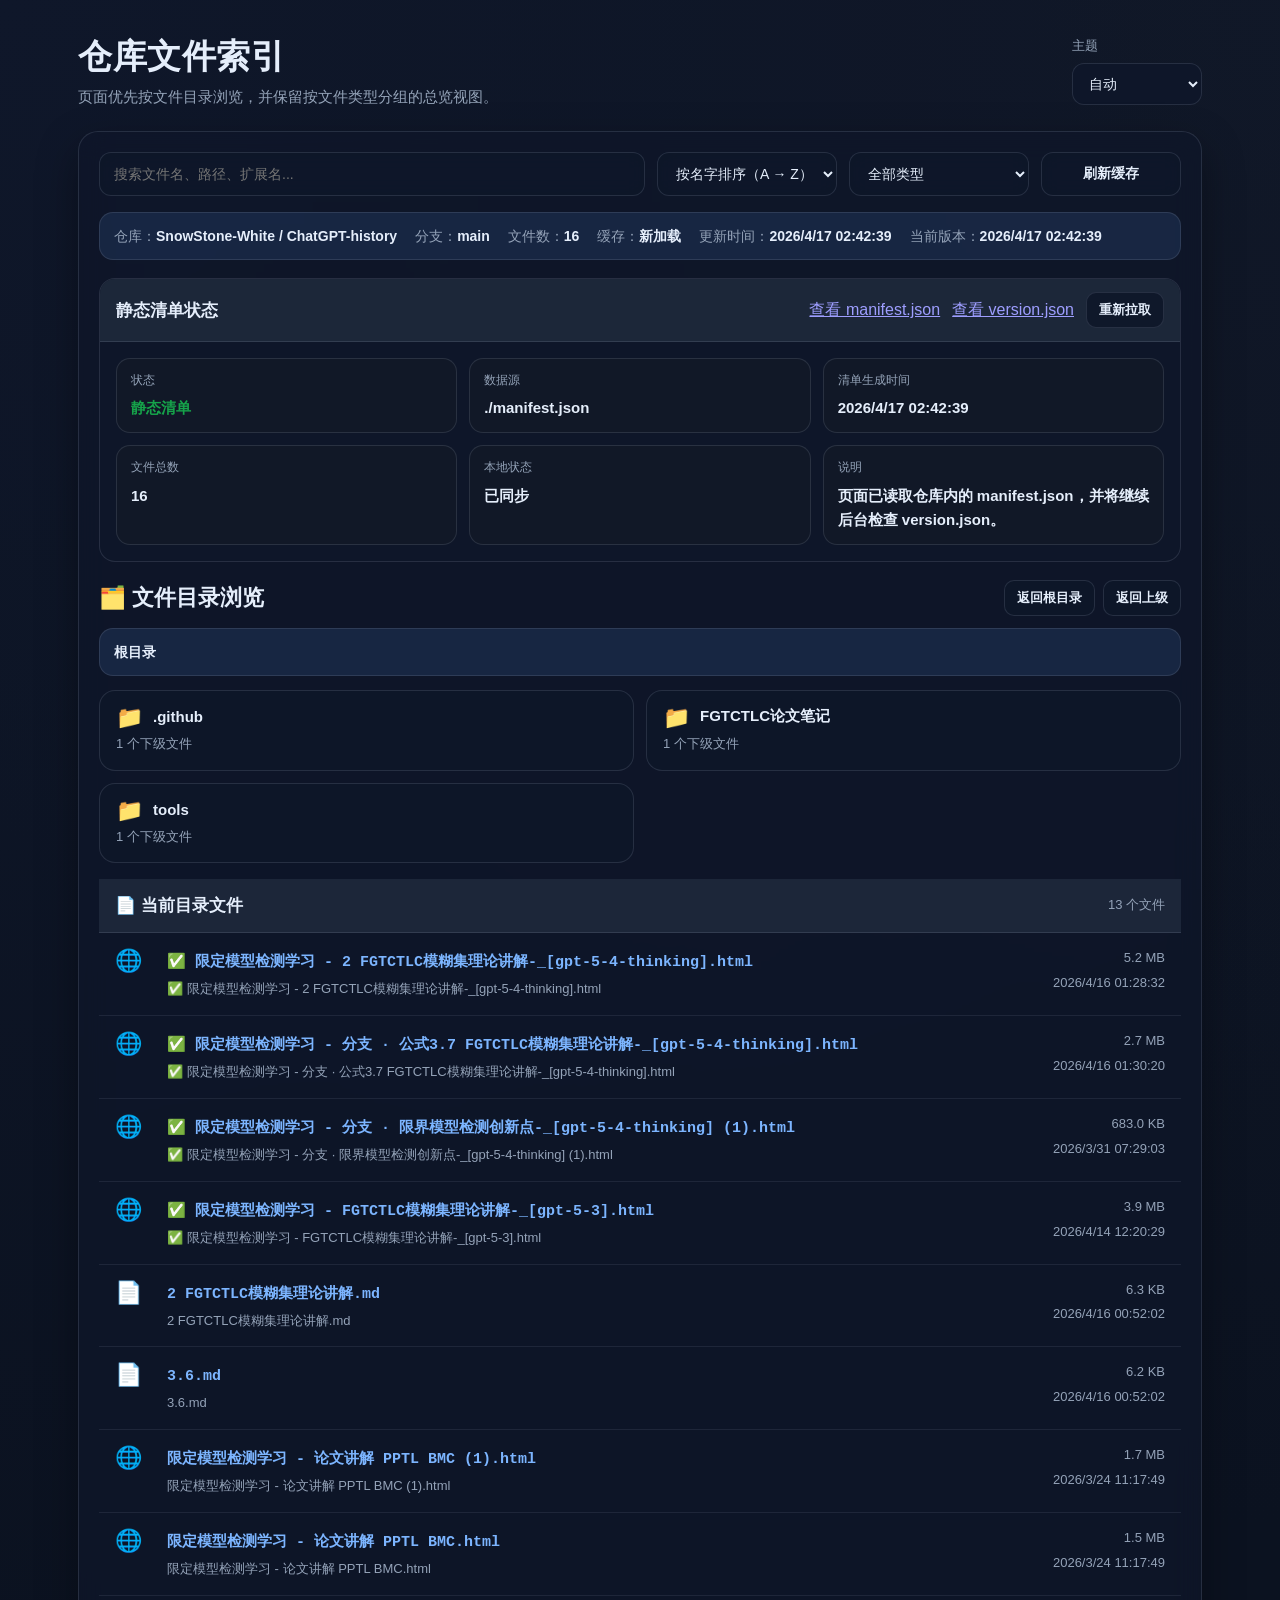
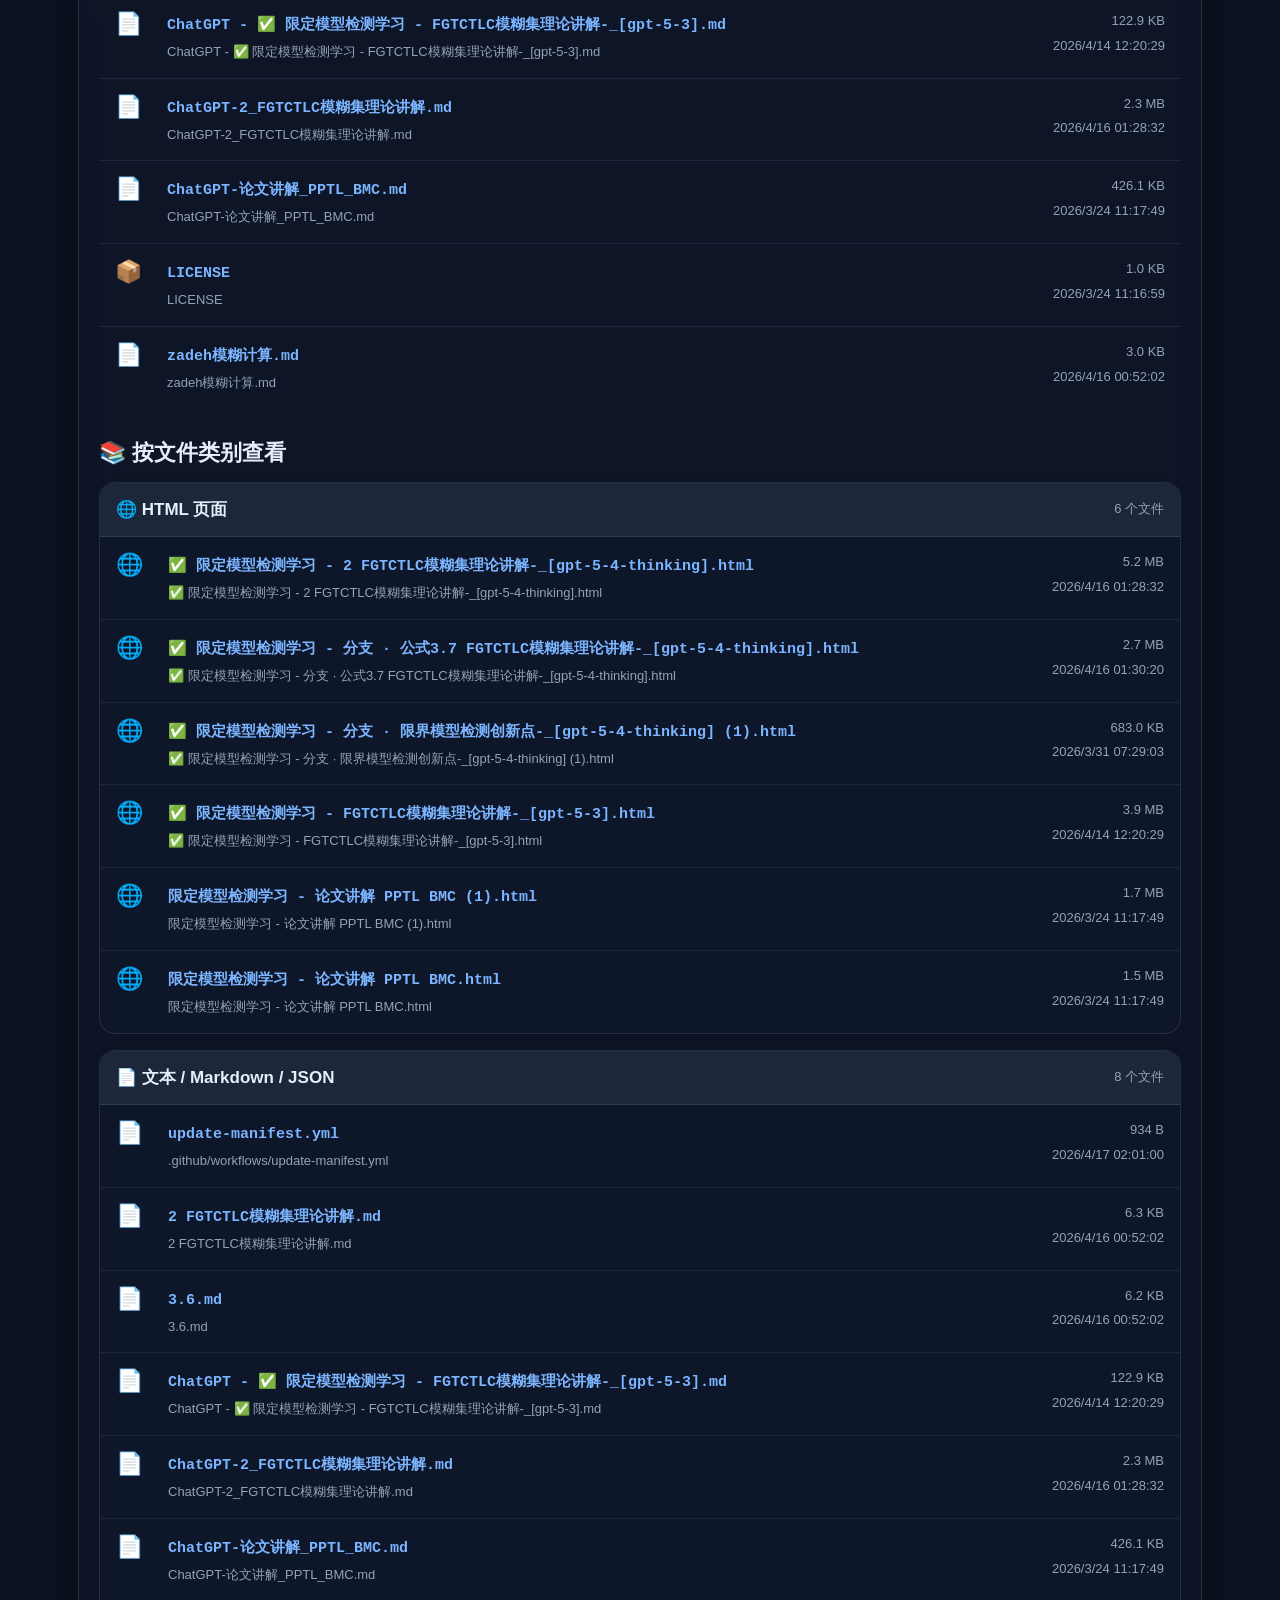
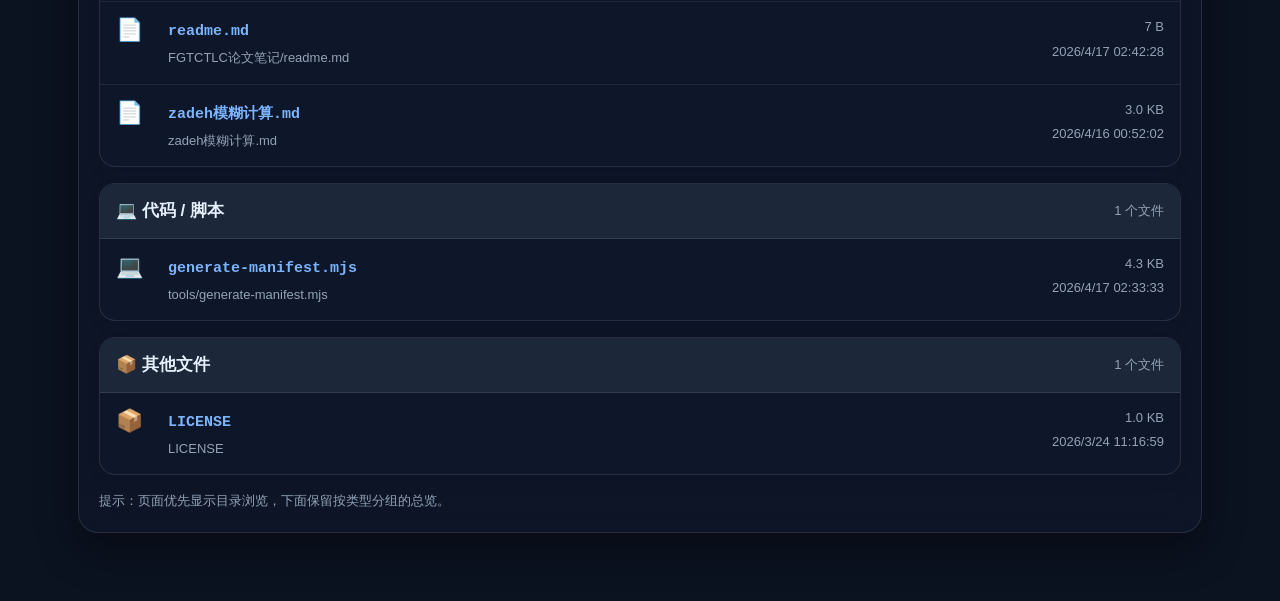
==== commit 69ce8f3b: "Add files via upload" ====
--- a/index.html
+++ b/index.html
@@ -13,8 +13,7 @@
         <div>
           <h1>仓库文件索引</h1>
           <p class="desc">
-            页面读取仓库内的 manifest.json，并支持按类型、按一级文件夹、按目录树浏览；
-            同时后台静默检查 version.json，在有新版本时提醒更新。
+            页面优先按文件目录浏览，并保留按文件类型分组的总览视图。
           </p>
         </div>
 
@@ -43,19 +42,11 @@
     <div class="card">
       <div class="toolbar">
         <input id="searchInput" type="text" placeholder="搜索文件名、路径、扩展名..." />
-
-        <select id="groupModeSelect">
-          <option value="type">按类型分组</option>
-          <option value="folder">按一级文件夹分组</option>
-          <option value="tree">按目录树浏览</option>
-        </select>
-
         <select id="sortSelect">
           <option value="name-asc">按名字排序（A → Z）</option>
           <option value="time-desc">按时间排序（新 → 旧）</option>
           <option value="time-asc">按时间排序（旧 → 新）</option>
         </select>
-
         <select id="typeFilter">
           <option value="all">全部类型</option>
           <option value="html">HTML</option>
@@ -66,7 +57,6 @@
           <option value="archive">压缩包</option>
           <option value="other">其他</option>
         </select>
-
         <button id="refreshBtn" type="button">刷新缓存</button>
       </div>
 
@@ -77,7 +67,6 @@
         <div>缓存：<strong id="cacheInfo">未命中</strong></div>
         <div>更新时间：<strong id="updateInfo">-</strong></div>
         <div>当前版本：<strong id="versionInfo">-</strong></div>
-        <div>浏览模式：<strong id="groupModeInfo">按类型分组</strong></div>
       </div>
 
       <div class="rate-card">
@@ -118,13 +107,34 @@
         </div>
       </div>
 
-      <div id="contentArea">
-        <div id="status" class="empty">正在读取仓库文件…</div>
-      </div>
+      <!-- 目录浏览模块：优先显示 -->
+      <section class="dir-section">
+        <div class="section-header">
+          <h2>🗂️ 文件目录浏览</h2>
+          <div class="section-actions">
+            <button id="goRootBtn" type="button" class="mini-btn">返回根目录</button>
+            <button id="goParentBtn" type="button" class="mini-btn">返回上级</button>
+          </div>
+        </div>
+
+        <div id="breadcrumbBar" class="breadcrumb-bar"></div>
+        <div id="directoryArea">
+          <div class="empty">正在读取目录…</div>
+        </div>
+      </section>
+
+      <!-- 类型浏览模块：保留原功能，放在下面 -->
+      <section class="type-section">
+        <div class="section-header">
+          <h2>📚 按文件类别查看</h2>
+        </div>
+        <div id="contentArea">
+          <div id="status" class="empty">正在读取仓库文件…</div>
+        </div>
+      </section>
 
       <div class="footer-tip">
-        提示：manifest.json 与 version.json 建议由 GitHub Actions 在 push 后自动生成。
-        页面优先使用本地缓存，并后台静默检查新版本。
+        提示：页面优先显示目录浏览，下面保留按类型分组的总览。
       </div>
     </div>
   </div>
--- a/style.css
+++ b/style.css
@@ -20,8 +20,7 @@
   --banner-bg: rgba(219, 234, 254, 0.92);
   --banner-border: rgba(59, 130, 246, 0.28);
   --banner-text: #1e3a8a;
-  --folder-badge-bg: rgba(15, 23, 42, 0.06);
-  --tree-line: rgba(148, 163, 184, 0.25);
+  --folder-card: rgba(255, 255, 255, 0.92);
 }
 
 :root[data-theme="dark"] {
@@ -46,8 +45,7 @@
   --banner-bg: rgba(30, 58, 138, 0.22);
   --banner-border: rgba(96, 165, 250, 0.25);
   --banner-text: #c7dcff;
-  --folder-badge-bg: rgba(255, 255, 255, 0.06);
-  --tree-line: rgba(148, 163, 184, 0.18);
+  --folder-card: rgba(15, 23, 42, 0.92);
 }
 
 * {
@@ -154,14 +152,6 @@
   gap: 4px;
 }
 
-.update-banner-text strong {
-  font-size: 15px;
-}
-
-.update-banner-text span {
-  font-size: 13px;
-}
-
 .update-banner-actions {
   display: flex;
   gap: 10px;
@@ -183,7 +173,7 @@
 
 .toolbar {
   display: grid;
-  grid-template-columns: 1.8fr 190px 180px 180px 140px;
+  grid-template-columns: 1.8fr 180px 180px 140px;
   gap: 12px;
   margin-bottom: 16px;
 }
@@ -204,13 +194,8 @@
   backdrop-filter: blur(10px);
 }
 
-.toolbar input:focus,
-.toolbar select:focus,
-.theme-select:focus {
-  border-color: #60a5fa;
-}
-
-.toolbar button {
+.toolbar button,
+.mini-btn {
   cursor: pointer;
   font-weight: 600;
   background: var(--button-bg);
@@ -218,8 +203,7 @@
 
 .toolbar button:hover,
 .mini-btn:hover,
-.tree-toggle-btn:hover,
-.folder-header-btn:hover {
+.dir-item:hover {
   border-color: #60a5fa;
   background: var(--button-hover);
   transform: translateY(-1px);
@@ -305,12 +289,8 @@
   padding: 0 12px;
   border: 1px solid var(--border);
   border-radius: 10px;
-  background: var(--button-bg);
-  color: var(--text);
-  cursor: pointer;
-  font-size: 13px;
-  font-weight: 600;
-  transition: border-color 0.2s ease, background 0.2s ease, transform 0.15s ease;
+  color: var(--text);
+  font-size: 13px;
 }
 
 .rate-ok {
@@ -325,21 +305,116 @@
   color: #dc2626 !important;
 }
 
-.error {
-  color: #ef4444;
-  white-space: pre-wrap;
-  background: rgba(254, 242, 242, 0.95);
-  border: 1px solid rgba(248, 113, 113, 0.35);
+.section-header {
+  display: flex;
+  justify-content: space-between;
+  align-items: center;
+  gap: 12px;
+  margin: 18px 0 12px;
+}
+
+.section-header h2 {
+  margin: 0;
+  font-size: 22px;
+}
+
+.section-actions {
+  display: flex;
+  gap: 8px;
+  flex-wrap: wrap;
+}
+
+.breadcrumb-bar {
+  display: flex;
+  flex-wrap: wrap;
+  align-items: center;
+  gap: 8px;
+  margin-bottom: 14px;
+  padding: 12px 14px;
+  border: 1px solid var(--border);
   border-radius: 14px;
-  padding: 14px;
-}
-
-html[data-theme="dark"] .error {
-  background: rgba(69, 10, 10, 0.3);
-  border-color: rgba(248, 113, 113, 0.25);
-}
-
-.group {
+  background: var(--accent-soft);
+}
+
+.breadcrumb-item {
+  display: inline-flex;
+  align-items: center;
+  gap: 8px;
+}
+
+.breadcrumb-link {
+  border: none;
+  background: transparent;
+  color: var(--link);
+  cursor: pointer;
+  padding: 0;
+  font-size: 14px;
+}
+
+.breadcrumb-link:hover {
+  color: var(--link-hover);
+  text-decoration: underline;
+}
+
+.breadcrumb-current {
+  color: var(--text);
+  font-weight: 700;
+  font-size: 14px;
+}
+
+.breadcrumb-sep {
+  color: var(--muted);
+}
+
+#directoryArea {
+  margin-bottom: 26px;
+}
+
+.dir-grid {
+  display: grid;
+  grid-template-columns: repeat(2, minmax(0, 1fr));
+  gap: 12px;
+}
+
+.dir-item {
+  border: 1px solid var(--border);
+  border-radius: 16px;
+  padding: 14px 16px;
+  background: var(--folder-card);
+  transition: border-color 0.2s ease, background 0.2s ease, transform 0.15s ease;
+}
+
+.dir-item-button {
+  width: 100%;
+  border: none;
+  background: transparent;
+  text-align: left;
+  padding: 0;
+  color: inherit;
+  cursor: pointer;
+}
+
+.dir-item-head {
+  display: flex;
+  align-items: center;
+  gap: 10px;
+  min-width: 0;
+}
+
+.dir-item-title {
+  font-weight: 700;
+  font-size: 15px;
+  word-break: break-all;
+}
+
+.dir-item-sub {
+  margin-top: 6px;
+  color: var(--muted);
+  font-size: 13px;
+  word-break: break-all;
+}
+
+.type-section .group {
   border: 1px solid var(--border);
   border-radius: 16px;
   overflow: hidden;
@@ -364,30 +439,11 @@
   display: flex;
   align-items: center;
   gap: 8px;
-  min-width: 0;
-}
-
-.group-title-text {
-  overflow: hidden;
-  text-overflow: ellipsis;
-  white-space: nowrap;
 }
 
 .group-count {
   color: var(--muted);
   font-size: 13px;
-  white-space: nowrap;
-}
-
-.folder-badge {
-  display: inline-flex;
-  align-items: center;
-  justify-content: center;
-  padding: 2px 8px;
-  border-radius: 999px;
-  background: var(--folder-badge-bg);
-  color: var(--muted);
-  font-size: 12px;
   white-space: nowrap;
 }
 
@@ -395,7 +451,6 @@
   list-style: none;
   margin: 0;
   padding: 0;
-  background: transparent;
 }
 
 .file-item {
@@ -405,11 +460,6 @@
   align-items: start;
   padding: 15px 16px;
   border-bottom: 1px solid var(--line);
-  transition: background 0.18s ease;
-}
-
-.file-item:hover {
-  background: var(--accent-soft);
 }
 
 .file-item:last-child {
@@ -420,7 +470,6 @@
   font-size: 22px;
   line-height: 1;
   padding-top: 2px;
-  filter: saturate(1.05);
 }
 
 .file-main {
@@ -459,126 +508,6 @@
   margin-top: 4px;
 }
 
-/* tree */
-.tree-root {
-  border: 1px solid var(--border);
-  border-radius: 16px;
-  overflow: hidden;
-  background: var(--group-bg);
-}
-
-.tree-toolbar {
-  display: flex;
-  justify-content: space-between;
-  align-items: center;
-  gap: 12px;
-  padding: 13px 16px;
-  background: var(--header-bg);
-  border-bottom: 1px solid var(--border);
-}
-
-.tree-actions {
-  display: flex;
-  gap: 8px;
-  flex-wrap: wrap;
-}
-
-.tree-toggle-btn {
-  height: 34px;
-  padding: 0 12px;
-  border: 1px solid var(--border);
-  border-radius: 10px;
-  background: var(--button-bg);
-  color: var(--text);
-  cursor: pointer;
-  font-size: 13px;
-  font-weight: 600;
-  transition: border-color 0.2s ease, background 0.2s ease, transform 0.15s ease;
-}
-
-.tree-body {
-  padding: 10px 12px 14px;
-}
-
-.tree-node {
-  position: relative;
-  margin-left: 0;
-}
-
-.tree-node-children {
-  margin-left: 18px;
-  padding-left: 14px;
-  border-left: 1px dashed var(--tree-line);
-}
-
-.tree-folder-row,
-.tree-file-row {
-  display: flex;
-  align-items: center;
-  gap: 10px;
-  min-height: 40px;
-  border-radius: 12px;
-  padding: 6px 10px;
-  transition: background 0.18s ease;
-}
-
-.tree-folder-row:hover,
-.tree-file-row:hover {
-  background: var(--accent-soft);
-}
-
-.folder-header-btn {
-  display: flex;
-  align-items: center;
-  gap: 10px;
-  flex: 1;
-  min-width: 0;
-  padding: 0;
-  border: 1px solid transparent;
-  background: transparent;
-  color: inherit;
-  cursor: pointer;
-  text-align: left;
-  border-radius: 10px;
-  min-height: 36px;
-}
-
-.folder-arrow {
-  width: 18px;
-  text-align: center;
-  color: var(--muted);
-  flex: 0 0 18px;
-}
-
-.folder-icon {
-  flex: 0 0 auto;
-}
-
-.folder-name {
-  min-width: 0;
-  font-weight: 700;
-  overflow: hidden;
-  text-overflow: ellipsis;
-  white-space: nowrap;
-}
-
-.folder-meta {
-  display: flex;
-  gap: 8px;
-  flex-wrap: wrap;
-  color: var(--muted);
-  font-size: 12px;
-  white-space: nowrap;
-}
-
-.tree-file-row .file-main {
-  flex: 1;
-}
-
-.tree-file-row .file-meta {
-  margin-left: auto;
-}
-
 .empty {
   color: var(--muted);
   padding: 18px;
@@ -594,9 +523,13 @@
   font-size: 13px;
 }
 
-@media (max-width: 980px) {
+@media (max-width: 900px) {
   .toolbar {
     grid-template-columns: 1fr 1fr;
+  }
+
+  .dir-grid {
+    grid-template-columns: 1fr;
   }
 
   .hero-top {
@@ -604,23 +537,8 @@
     align-items: stretch;
   }
 
-  .theme-panel {
-    min-width: 0;
-    max-width: 220px;
-  }
-
   .rate-grid {
     grid-template-columns: 1fr 1fr;
-  }
-
-  .update-banner {
-    flex-direction: column;
-    align-items: flex-start;
-  }
-
-  .tree-toolbar {
-    flex-direction: column;
-    align-items: flex-start;
   }
 }
 
@@ -629,8 +547,11 @@
     grid-template-columns: 1fr;
   }
 
-  .file-item,
-  .tree-file-row {
+  .rate-grid {
+    grid-template-columns: 1fr;
+  }
+
+  .file-item {
     grid-template-columns: 32px 1fr;
   }
 
@@ -639,33 +560,8 @@
     white-space: normal;
   }
 
-  .rate-grid {
-    grid-template-columns: 1fr;
-  }
-
-  .container {
-    margin: 20px auto;
-  }
-
-  .card {
-    padding: 16px;
-  }
-
-  .hero h1 {
-    font-size: 28px;
-  }
-
-  .group-header {
+  .section-header {
+    flex-direction: column;
     align-items: flex-start;
-    flex-direction: column;
-  }
-
-  .tree-node-children {
-    margin-left: 10px;
-    padding-left: 10px;
-  }
-
-  .folder-meta {
-    white-space: normal;
   }
 }
